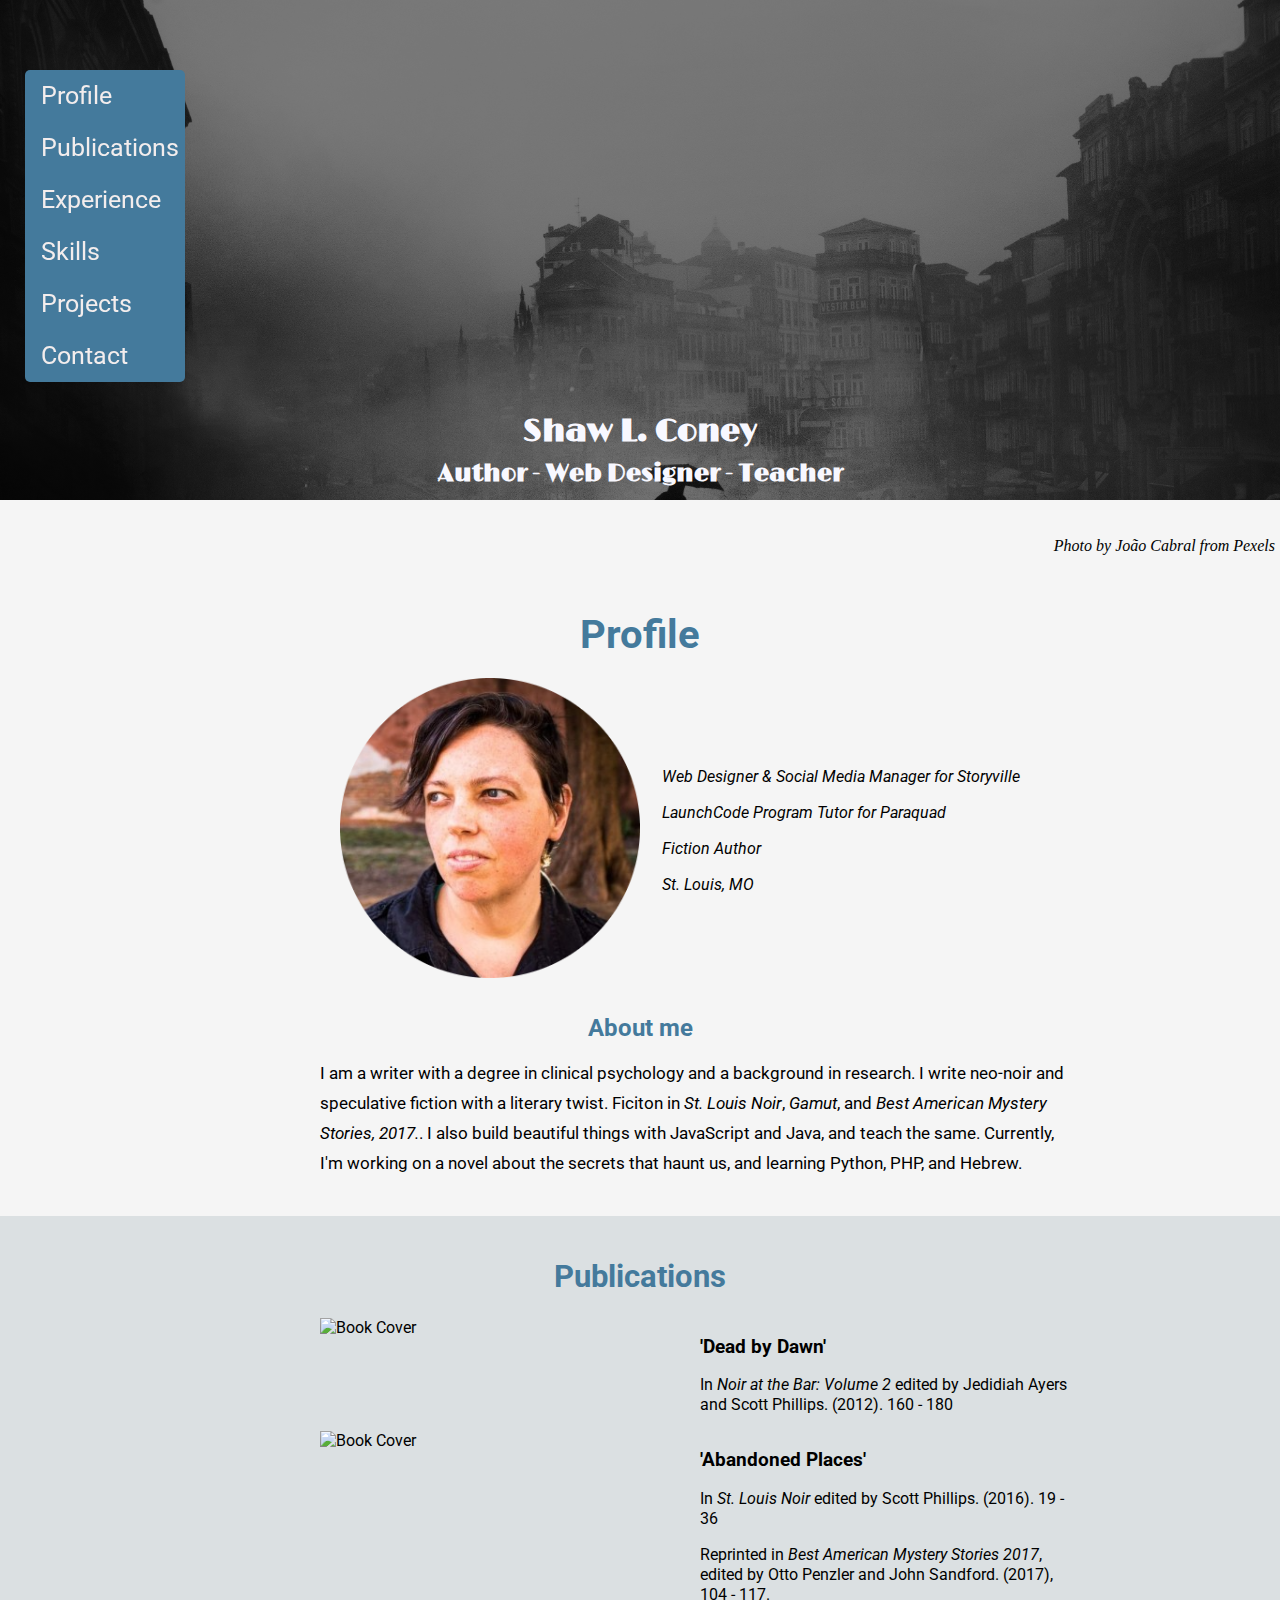
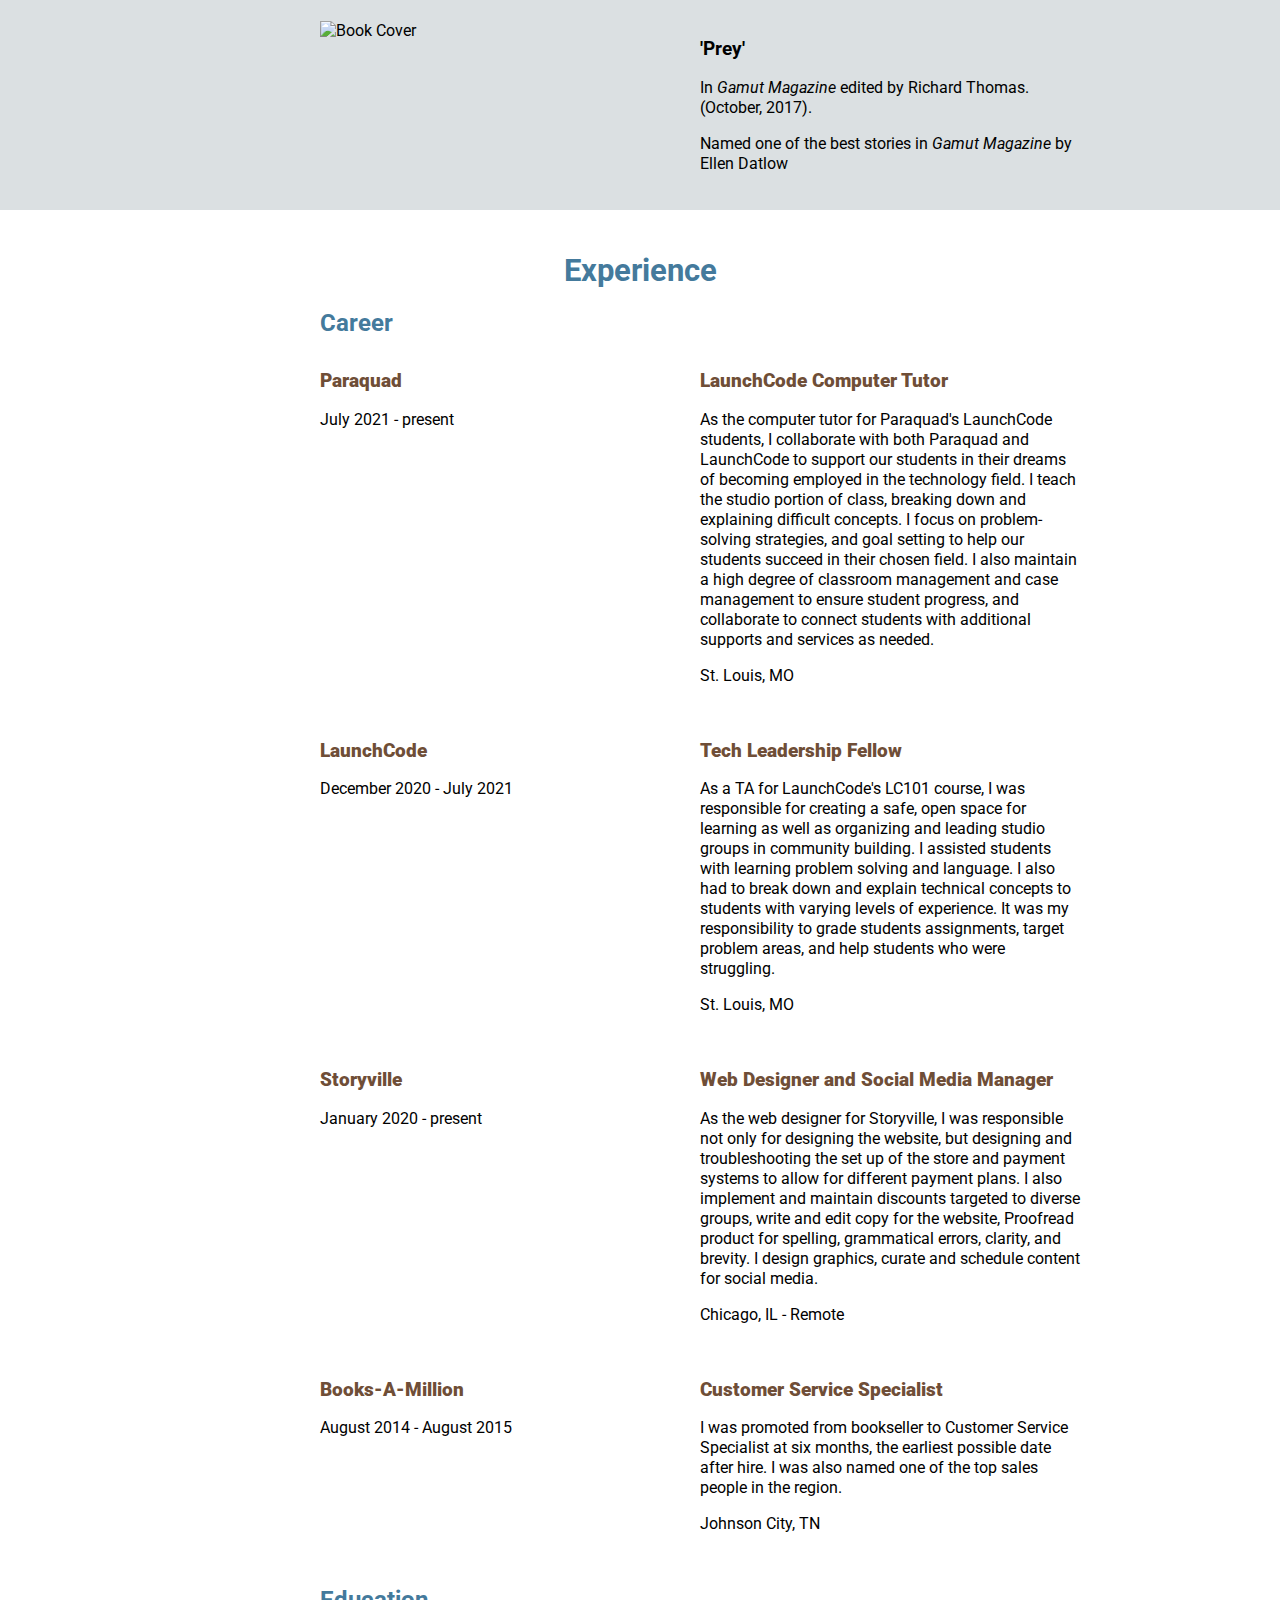
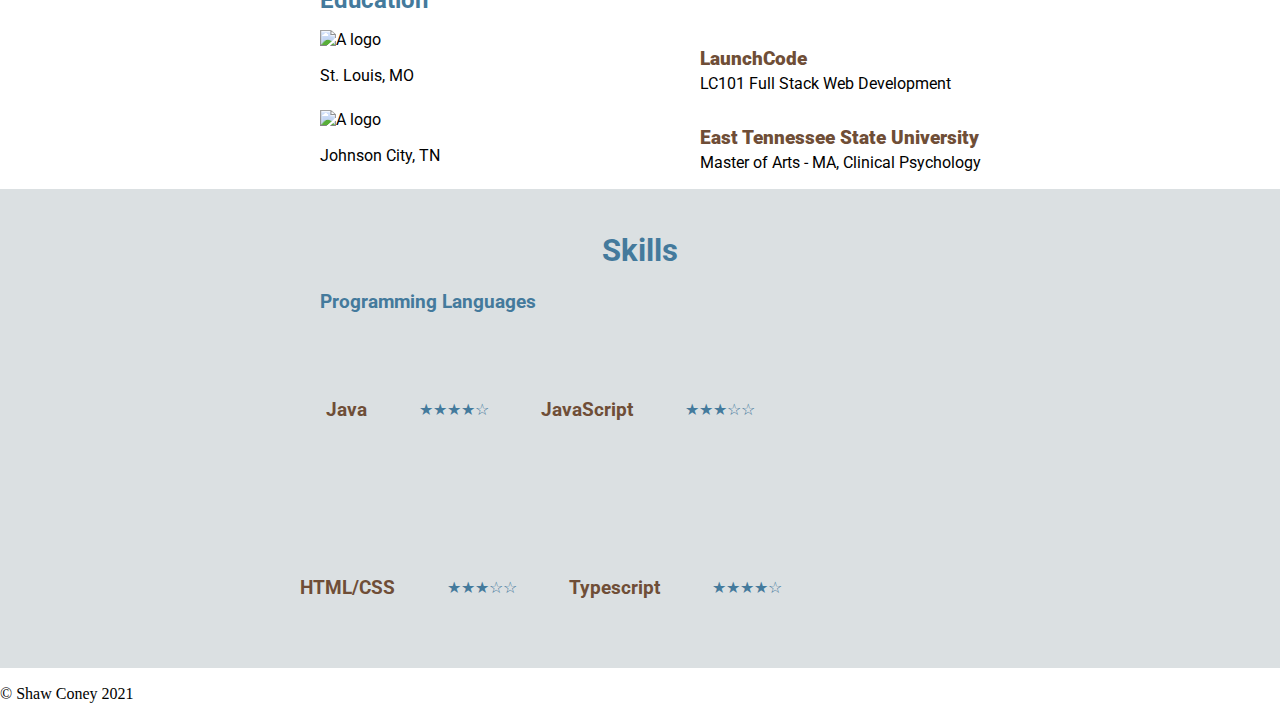
==== index.html @ fc87be88 "Changed from flexbox to table." ====
<!DOCTYPE html>
<html lang="en">
<head>
    <meta charset="UTF-8">
    <meta http-equiv="X-UA-Compatible" content="IE=edge">
    <meta name="viewport" content="width=device-width, initial-scale=1.0">
    <meta name="description" content="Shaw L. Coney's personal site">
    <meta name="keywords" content="author, web design, teacher">
    <meta name="author" content="Shaw L. Coney">

    <link rel="stylesheet" type="text/css" href="styles.css">
    <script src="script.js"></script>
    <script type="text/javascript" src="personal-website/jobs.json"></script>

    <!-- Limelight Font -->

    <link rel="preconnect" href="https://fonts.googleapis.com">
    <link rel="preconnect" href="https://fonts.gstatic.com" crossorigin>
    <link href="https://fonts.googleapis.com/css2?family=Limelight&display=swap" rel="stylesheet">

    <!-- Roboto Font -->

    <link rel="preconnect" href="https://fonts.googleapis.com">
    <link rel="preconnect" href="https://fonts.gstatic.com" crossorigin>
    <link href="https://fonts.googleapis.com/css2?family=Roboto:wght@300&display=swap" rel="stylesheet">

    <link rel="stylesheet" href="https://cdnjs.cloudflare.com/ajax/libs/font-awesome/4.7.0/css/font-awesome.min.css">


    <!-- Bootstrap -->
    <!-- <link rel="stylesheet" href="https://stackpath.bootstrapcdn.com/bootstrap/4.3.1/css/bootstrap.min.css" integrity="sha384-ggOyR0iXCbMQv3Xipma34MD+dH/1fQ784/j6cY/iJTQUOhcWr7x9JvoRxT2MZw1T" crossorigin="anonymous">
<script src="https://stackpath.bootstrapcdn.com/bootstrap/4.3.1/js/bootstrap.min.js" integrity="sha384-JjSmVgyd0p3pXB1rRibZUAYoIIy6OrQ6VrjIEaFf/nJGzIxFDsf4x0xIM+B07jRM" crossorigin="anonymous"></script>
     -->
    <title>Shaw L. Coney</title>
</head>
<body>
    <div class="hero-image img-fluid">
        <div class="hero-text">
            <header>
                <h1 style="text-align: center;">Shaw L. Coney</h1>
                <h2 style="text-align: center;">Author - Web Designer - Teacher</h2>
            </header>
        </div>
        
    </div>

    <!-- Side navigation -->
<div class="sidenav">
    <div class="nav-content">
        <a href="#profile">Profile</a>
    </div>    
    <div class="nav-content">
        <a href="#publications">Publications</a>
    </div>  
    <div class="nav-content"> 
        <a href="#experience">Experience</a>
    </div>    
    <div class="nav-content">    
        <a href="#">Skills</a>
    </div>
    <div class="nav-content">
        <a href="#">Projects</a>
    </div>
    <div class="nav-content">    
        <a href="#">Contact</a>
    </div>
    </div>
    

  <div class="topnav">
    <a href="#home" class="active"><img src="./resources/logo.png" class="logo"></a>
    <!-- Navigation links (hidden by default) -->
    <div id="myLinks">
      <a href="#profile">Profile</a>
      <a href="#publications">Publications</a>
      <a href="#experience">Experience</a>
      <a href="#skills">Skills</a>
      <a href="#projects">Projects</a>
      <a href="#contact">Contact</a>
    </div>
    <!-- "Hamburger menu" / "Bar icon" to toggle the navigation links -->
    <a href="javascript:void(0);" class="icon" onclick="navFunction()">
      <i class="fa fa-bars"></i>
    </a>
  </div>

  <div class="profileDiv">
    <p style="text-align: right; padding-right: 5px;"><em>Photo by João Cabral from Pexels</em></p>
    <div class="innerContents">
    <div class="sectionHeader">
        <h2 id="profile">Profile</h2>
    </div>

    <div class="flex-container" style="max-width: 820px; justify-content: center;">
        <div class="item item-1 prof">
            <div class="author-photo">
                <img src="./resources/authorphoto-circle.png" alt="A picture of the author looking to the left.">
            </div>
        </div>
        <div class="titles">
            <p><em>Web Designer & Social Media Manager for Storyville</em></p>
                    <p><em>LaunchCode Program Tutor for Paraquad</em></p>
                    <p><em>Fiction Author</em></p>
                    <p><em>St. Louis, MO</em></p>
        </div>
    </div>
    
   
   <h2 id="about">About me</h2>
    <p class="personalStatement">I am a writer with a degree in clinical psychology and a background in research. 
        I write neo-noir and speculative fiction with a literary twist. Ficiton in 
        <em>St. Louis Noir</em>, <em>Gamut</em>, and <em>Best American Mystery Stories, 2017.</em>. I also build beautiful
         things with JavaScript and Java, and teach the same. Currently, I'm working on a novel about the secrets that haunt us, and learning Python, PHP, and Hebrew.
    </p>
</div>  
    
</div>


    <div class=publicationsDiv>
      <div class="innerContents">  
        <div class="sectionHeader">
            <h3 id="publications">Publications</h3>
        </div>  
        <div class="publication" id="pubs"></div>
        
        </div>
    </div>

    <div class="experienceDiv">
        <div class="innerContents">
            <div class="sectionHeader">
                <h3 id="experience">Experience</h3>
            </div>
            <div class="career" id="careers">
                <h2 class="subheading">Career</h2>
            </div>
            <div class="education" id="education">
                <h2 class="subheading">Education</h3>
            </div>
        </div>
    </div>

    <div class="skillsDiv">
        <div class="innerContents">
            <div class="sectionHeader">
                <h3 id="skills">Skills</h3>
            </div>
            <div class="skill" id="mySkills"></div>
        </div>

    </div>

   
    
<!-- <hr>
<h3>Contact Information</h3>
<p><a href="mailto:eselconey@gmail.com">Email</a></p>
<p><a href="https://twitter.com/rockconey01">Twitter</a></p>
<p><a href="https://www.facebook.com/authorslconey">Facebook</a></p>
<p><a href="https://www.linkedin.com/in/shaw-coney/">LinkedIn</a></p>
<p><a href="cv.html">Curriculum Vitae</a></p>   -->

    </body>
    <footer>
        <p>&copy Shaw Coney 2021</p>
    </footer>
</html>
---- styles.css ----
.hero-image {
    /* Use "linear-gradient" to add a darken background effect to the image (photographer.jpg). This will make the text easier to read */
    background-image: linear-gradient(rgba(0, 0, 0, 0.5), rgba(0, 0, 0, 0.5)), url("./resources/umbrella.jpeg");
  
    /* Set a specific height */
    /* height: 50%; */
    min-height: 500px;
  
    /* Position and center the image to scale nicely on all screens */
    /* background-position: center;
    background-repeat: no-repeat;
    background-size: cover;
    position: relative; */

    background-attachment: fixed;
    background-position: center;
    background-repeat: no-repeat;
    background-size: cover;
  }
  
  /* Place text in the middle of the image */
  .hero-text {
    text-align: center;
    position: absolute;
    top: 50%;
    left: 50%;
    transform: translate(-50%, -50%);
    color: white;
  }

  .img-fluid {
    max-width: 100%;
    height: auto;
  }
  
header {
    padding-top: 5px;
    /* color: hsl(203, 39%, 44%); */
    font-family: 'Limelight';
    color: ghostwhite;
    /* font-size: 20px; */
}
body {

    line-height: 20px;
    margin:auto;
}

.author-photo {
  padding-left: 20px;
  margin: auto;
  justify-content: center;
}

.titles {
    line-height: 20px;
    font-family: 'Roboto', sans-serif;
    /* padding-right: 95px;  */
    /* flex-direction: row; */ /*This looks good in a smaller window on the computer, and it looks good in the mobible, but it looks bad in full screen*/
    padding-left: 5px;
    flex-wrap: wrap;
    margin:auto;
    justify-content: center;
}

.prof {
  justify-content: center;
}

.personalStatement {
    font-family: 'Roboto', sans-serif;
    font-size: 13pt;
    line-height: 30px;
    margin-left: 120px;
}

#about {
  color: hsl(203, 39%, 44%); 
  text-align: center;
  padding-top: 15px;
}

.boxes {
    padding-top: 10px;
    padding-bottom: 10px;
}

.left {
    float: left;
    width: 30%;
}

.right {
    float: right;
    width: 70%;
}

img {
    width: 300px;
    height: 300px;
}

.noir {
  width: 100px;
  height: 150px;
  padding-left: 120px;
  padding-bottom: 70px;
}

#dead {
  padding-bottom: 120px;
  padding-top: 20px;
}

.bamm {
  width: 100px;
  height: 150px;
  padding-left: 120px;
  padding-bottom: 70px;
  padding-top: 20px;
}

#places {
  padding-top: 10px;
  padding-bottom: 73px;
}

.gamut {
  width: 150px;
  height: 150px;
  padding-left: 95px;
  padding-bottom: 70px;
  padding-top: 20px;
}

#prey {
  padding-top: 40px;
  padding-bottom: 120px;

}

.experience {
  background-color: whitesmoke;
}



h3.career {
  color: #6f4e37;
}

.pq {
  float:left;
  width: 30%;
  line-height: 12px;
  padding-top: 10px;
  padding-bottom: 150px;
}

.pq-details {
  float: left;
  width: 70%;
  line-height: normal;
  padding-bottom: 15px;
}

.flex-container {
  display: flex;
  flex-direction: row;
  
}

.item {
  flex: 1;
  
  
  
}

.item-1 {
  margin-left: 120px;
}

/* .item-2 {
  This was already commented out margin-right: 100px;
  
} */



.lc {
  float: left;
  width: 30%;
  line-height: 12px;
  padding-top: 25px;
}

.lc-details {
  float: right;
  width: 70%;
  line-height:normal;
  padding-top: 5px;
}

.skills {
    color: hsl(203, 39%, 44%);
    font-family: 'Barlow', sans-serif;
}

.skillsDiv {
  background-color: #dbe0e2;
}

.stars {
    color: hsl(203, 39%, 44%);
    text-align: right;
}

.sidenav {
    width: 160px; /* Set the width of the sidebar */
    position: fixed; /* Fixed Sidebar (stay in place on scroll) */
    z-index: 1; /* Stay on top */
    top: 20px; /* Stay at the top */
    left: 0;
    background-color: hsl(203, 39%, 44%);
    overflow-x: hidden; /* Disable horizontal scroll */
    /* padding-top: 20px; */
    margin-left: 25px;
    margin-top: 50px;
    /* padding-bottom: 20px; */
    border-radius: 5px;
  }
  
  /* The navigation menu links */
  .sidenav a {
    padding: 6px 8px 6px 16px;
    text-decoration: none;
    font-size: 25px;
    color: #f3eded;
    display: block;
  }
  
  /* When you mouse over the navigation links, change their color */
  .sidenav a:hover {
    color: #f1f1f1;
  }
  
  /* Style page content */
  .main {
    margin-left: 130px; /* Same as the width of the sidebar */
    padding: 0px 10px;
  }
  
  /* On smaller screens, where height is less than 450px, change the style of the sidebar (less padding and a smaller font size) */
  

  .sectionHeader {
    font-family: 'Roboto', sans-serif;
    text-align: center;
    color: hsl(203, 39%, 44%);
    font-size: 20pt;
    padding-top: 20px;
  }

  .profileDiv {
      background-color: whitesmoke;
      padding-bottom: 20px;
      padding-top: 20px;
      
  }
  body, html {
    height: 100%;
    margin: 0;
  }

  .innerContents {
    padding-left: 200px;
    padding-right: 200px;
    font-family: 'Roboto', sans-serif;
  }

  .publicationsDiv {
      /* background-color: #AFCCD6; */
      padding-bottom: 20px;
      background-color: #dbe0e2;
  }

  .nav-content a:hover {
      background-color: silver;
      outline: 15px solid silver;
      color: hsl(203, 39%, 44%);
  }

  .nav-content {
    padding-top: 10px;
    padding-bottom: 10px;
    font-family: 'roboto', sans-serif;
  }

  /* Hamburger menu attempt */

  .topnav {
    display: none;
  }

  .topnav #myLinks {
    display: none;
  }

  .subheading {
    color: hsl(203, 39%, 44%); 
    text-align:left; 
    margin-left:120px;
    font-family: 'Roboto';
  }

  .forStars {
    /* padding-left: 200px;*/
    padding-right: 200px;
    margin:auto;
    justify-content: flex-end;
  }

  .skillName {
    justify-content: flex-start;
  }

  table {
    margin-left: auto;
    margin-right: auto;
  }

  /* td:nth-child(1) {
    width: 40%;
  }


  td:nth-child(2) {
    width: 60%;
  }  */

  @media screen and (max-width: 700px) {
    .sidenav {
      display: none !important;
    }
    .topnav {
      display: block !important;
      overflow: hidden;
      background-color: hsl(203, 39%, 44%); ;
      position: relative;
    }
    
    /* Style navigation menu links */
    .topnav a {
      color:#f3eded;
      padding: 14px 16px;
      text-decoration: none;
      font-size: 17px;
      display: block;
      font-family: 'Roboto';
    }

    .topnav a:hover {
      background-color: silver;
      color: hsl(203, 39%, 44%);
    }
    
    /* Style the hamburger menu */
    .topnav a.icon {
      background: silver;
      display: block;
      position: absolute;
      right: 0;
      top: 0;
    }
    
    /* Add a grey background color on mouse-over */
    .topnav a:hover {
      background-color: #ddd;
      color: black;
    }
    
    /* Style the active link (or home/logo) */
    .active {
      background-color: hsl(203, 39%, 44%); 
      color: white;
    }

    /* Hero image */
    .hero-image {
      /* Use "linear-gradient" to add a darken background effect to the image (photographer.jpg). This will make the text easier to read */
      /* background-image: linear-gradient(rgba(0, 0, 0, 0.5), rgba(0, 0, 0, 0.5)), url("./resources/umbrella-small.jpeg"); */
      background-color: hsl(203, 39%, 44%);
      /* Set a specific height */
      /* height: 50%; */
      min-height: 500px;
    
      /* Position and center the image to scale nicely on all screens */
      background-position: center;
      background-repeat: no-repeat;
      background-size: cover;
      position: relative;
    }

    /* Text on hero image */
    .hero-text {
      text-align: center;
      position: absolute;
      top: 50%;
      left: 50%;
      transform: translate(-50%, -50%);
      color: white;
      line-height:normal;
    }

    .flex-container {
      flex-direction: column;
      flex-wrap: wrap;
    }

    .item-1 {
      margin-left: 0px;
    }

    .titles {
      line-height: 20px;
      font-family: 'Roboto', sans-serif;
      padding-top: 0px;
      padding-right: 0px;
      /* flex-direction: row; */
      padding-left: 5px;
      flex-wrap: wrap;
      text-align: center;
      
  }
  .author-photo {
    padding-left: 0px;
    align-items: center;
  }
  .item-1, .itme-2 {
    flex: 100%;
    align-items: center;
    flex-wrap: wrap;
    flex-direction: column;
    text-align: center;
    margin: auto;
  }

  .innerContents {
    padding-left: 0px;
    padding-right: 0px;
    font-family: 'Roboto', sans-serif;
  }

  .personalStatement {
    text-align: center;
    margin: 15px;
  }

  .pubDetail {
    text-align: center;
    margin: auto;
  }

  .career {
    text-align: center;
    margin: 15px;
    flex-direction: column;
   
  }

  .subheading {
    color: hsl(203, 39%, 44%); 
    text-align:center; 
    margin: auto;
  } 

  .education {
    text-align: center;
    margin: auto;
    flex-direction: column;
   
  }
    
  }

  h3.pubDetail {
    color: #6f4e37;
  }

.logo {
  width: 25px;
  height: 25px;
}

image {
  max-width: 100%;
}
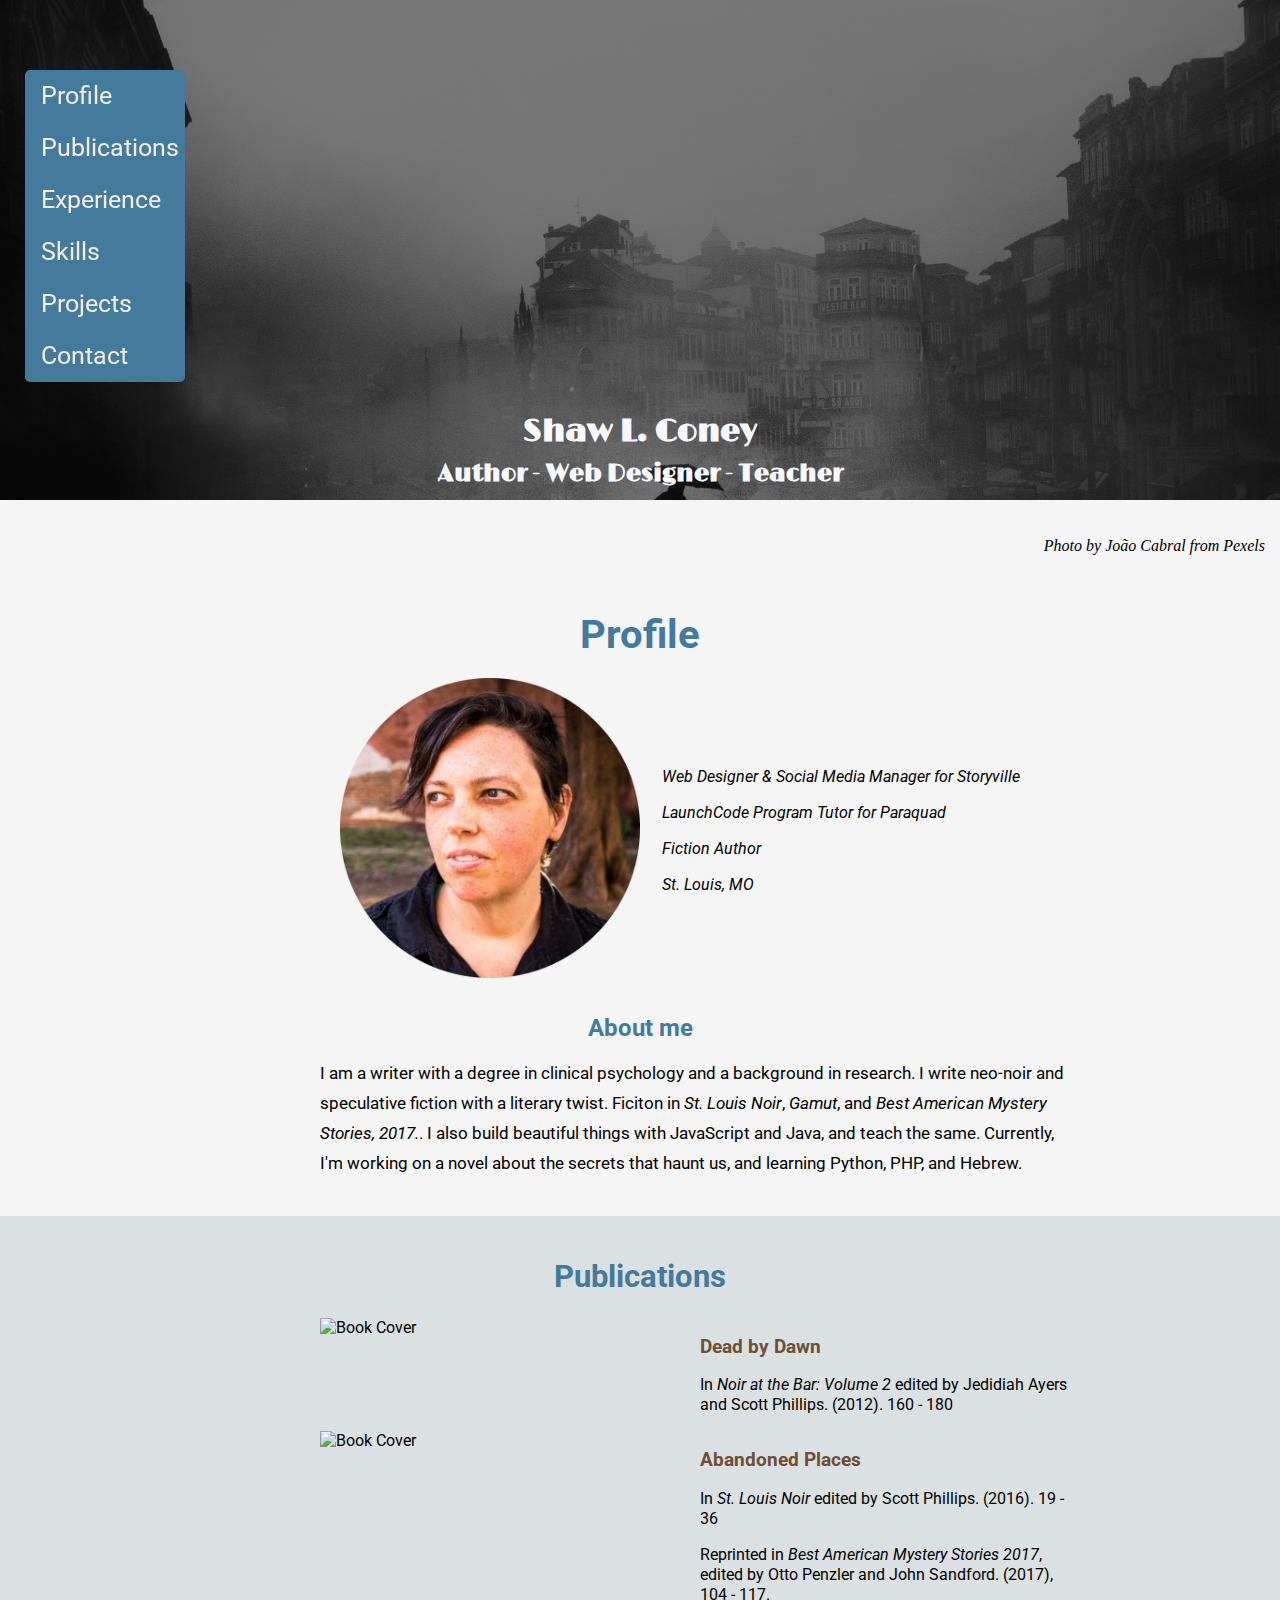
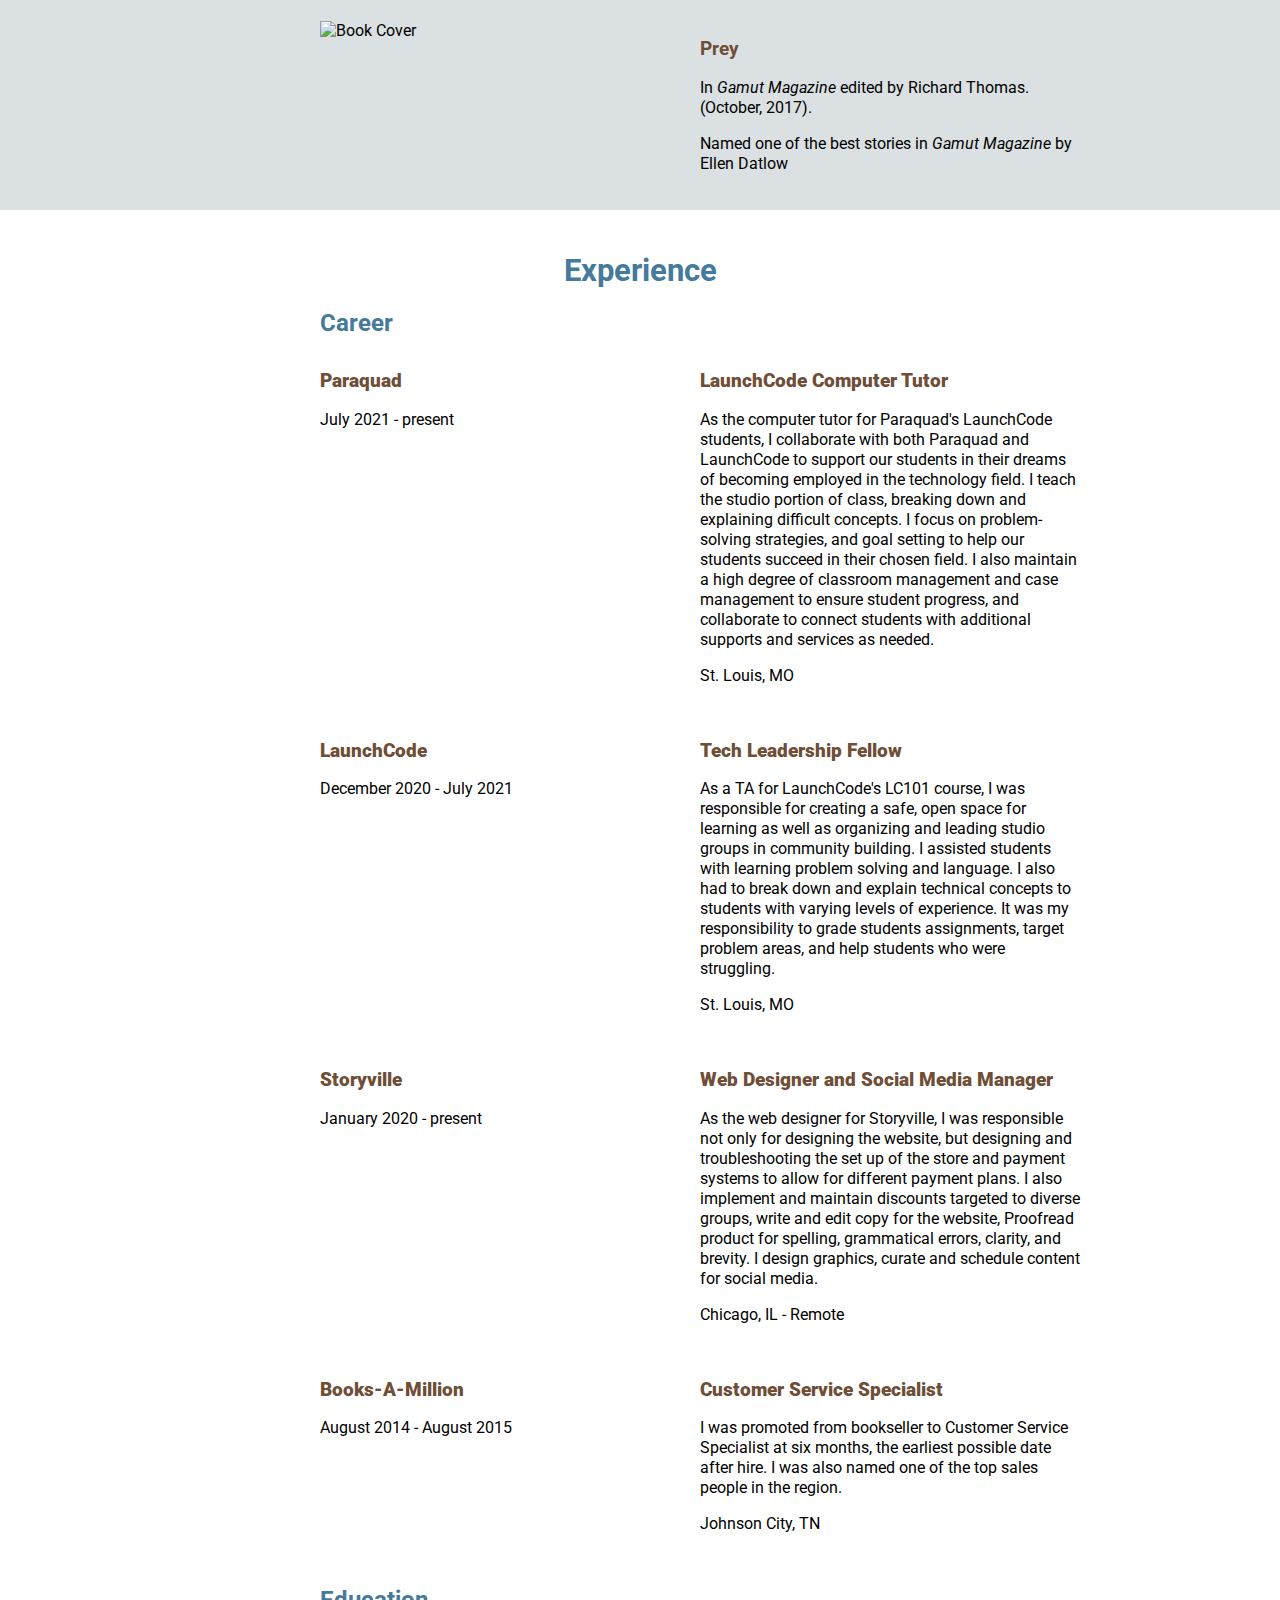
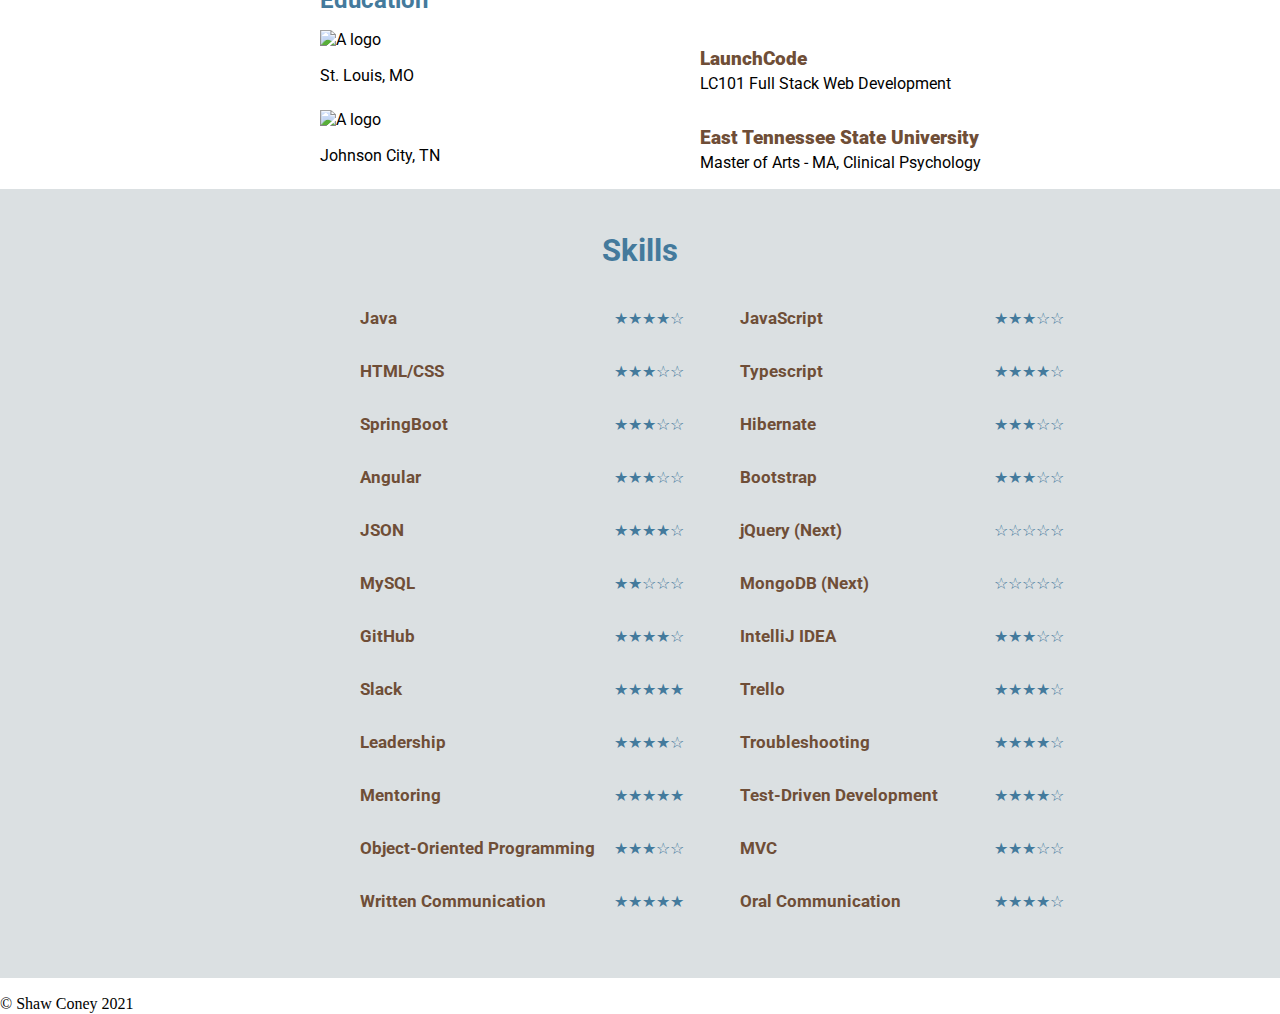
==== commit 4ea01d28: "Skills added." ====
--- a/index.html
+++ b/index.html
@@ -56,13 +56,13 @@
         <a href="#experience">Experience</a>
     </div>    
     <div class="nav-content">    
-        <a href="#">Skills</a>
+        <a href="#skills">Skills</a>
     </div>
     <div class="nav-content">
-        <a href="#">Projects</a>
+        <a href="#projects">Projects</a>
     </div>
     <div class="nav-content">    
-        <a href="#">Contact</a>
+        <a href="#contact">Contact</a>
     </div>
     </div>
     
@@ -84,11 +84,11 @@
     </a>
   </div>
 
-  <div class="profileDiv">
-    <p style="text-align: right; padding-right: 5px;"><em>Photo by João Cabral from Pexels</em></p>
+  <div class="profileDiv" id="profile">
+    <p style="text-align: right; padding-right: 15px;"><em>Photo by João Cabral from Pexels</em></p>
     <div class="innerContents">
     <div class="sectionHeader">
-        <h2 id="profile">Profile</h2>
+        <h2>Profile</h2>
     </div>
 
     <div class="flex-container" style="max-width: 820px; justify-content: center;">
@@ -117,20 +117,20 @@
 </div>
 
 
-    <div class=publicationsDiv>
+    <div class=publicationsDiv id="publications">
       <div class="innerContents">  
         <div class="sectionHeader">
-            <h3 id="publications">Publications</h3>
+            <h3>Publications</h3>
         </div>  
         <div class="publication" id="pubs"></div>
         
         </div>
     </div>
 
-    <div class="experienceDiv">
+    <div class="experienceDiv" id="experience">
         <div class="innerContents">
             <div class="sectionHeader">
-                <h3 id="experience">Experience</h3>
+                <h3>Experience</h3>
             </div>
             <div class="career" id="careers">
                 <h2 class="subheading">Career</h2>
@@ -141,10 +141,10 @@
         </div>
     </div>
 
-    <div class="skillsDiv">
+    <div class="skillsDiv" id="skills">
         <div class="innerContents">
             <div class="sectionHeader">
-                <h3 id="skills">Skills</h3>
+                <h3>Skills</h3>
             </div>
             <div class="skill" id="mySkills"></div>
         </div>
--- a/styles.css
+++ b/styles.css
@@ -210,12 +210,10 @@
 
 .skillsDiv {
   background-color: #dbe0e2;
-}
-
-.stars {
-    color: hsl(203, 39%, 44%);
-    text-align: right;
-}
+  padding-bottom: 50px;
+}
+
+
 
 .sidenav {
     width: 160px; /* Set the width of the sidebar */
@@ -315,30 +313,30 @@
     font-family: 'Roboto';
   }
 
-  .forStars {
-    /* padding-left: 200px;*/
-    padding-right: 200px;
-    margin:auto;
-    justify-content: flex-end;
-  }
-
-  .skillName {
-    justify-content: flex-start;
-  }
-
-  table {
-    margin-left: auto;
-    margin-right: auto;
-  }
-
-  /* td:nth-child(1) {
-    width: 40%;
-  }
-
-
-  td:nth-child(2) {
-    width: 60%;
-  }  */
+  .skillTitle {
+    font-family: 'Roboto'; 
+    color:#6f4e37;
+    font-size: 13pt;
+    text-align: left;
+    display:inline-block;
+    width: 250px;
+    /* height:1px; */
+  }
+
+  .stars {
+    color: hsl(203, 39%, 44%);
+    font-size: 12pt;
+    
+}
+
+ul {
+  display: flex;
+}
+
+ul li:hover {
+  background-color: silver;
+  font-size: 25pt;
+}
 
   @media screen and (max-width: 700px) {
     .sidenav {
@@ -482,6 +480,13 @@
     flex-direction: column;
    
   }
+
+  li {
+    align-items: center;
+    text-align: center;
+    margin: auto;
+    flex-direction: column;
+  }
     
   }
 
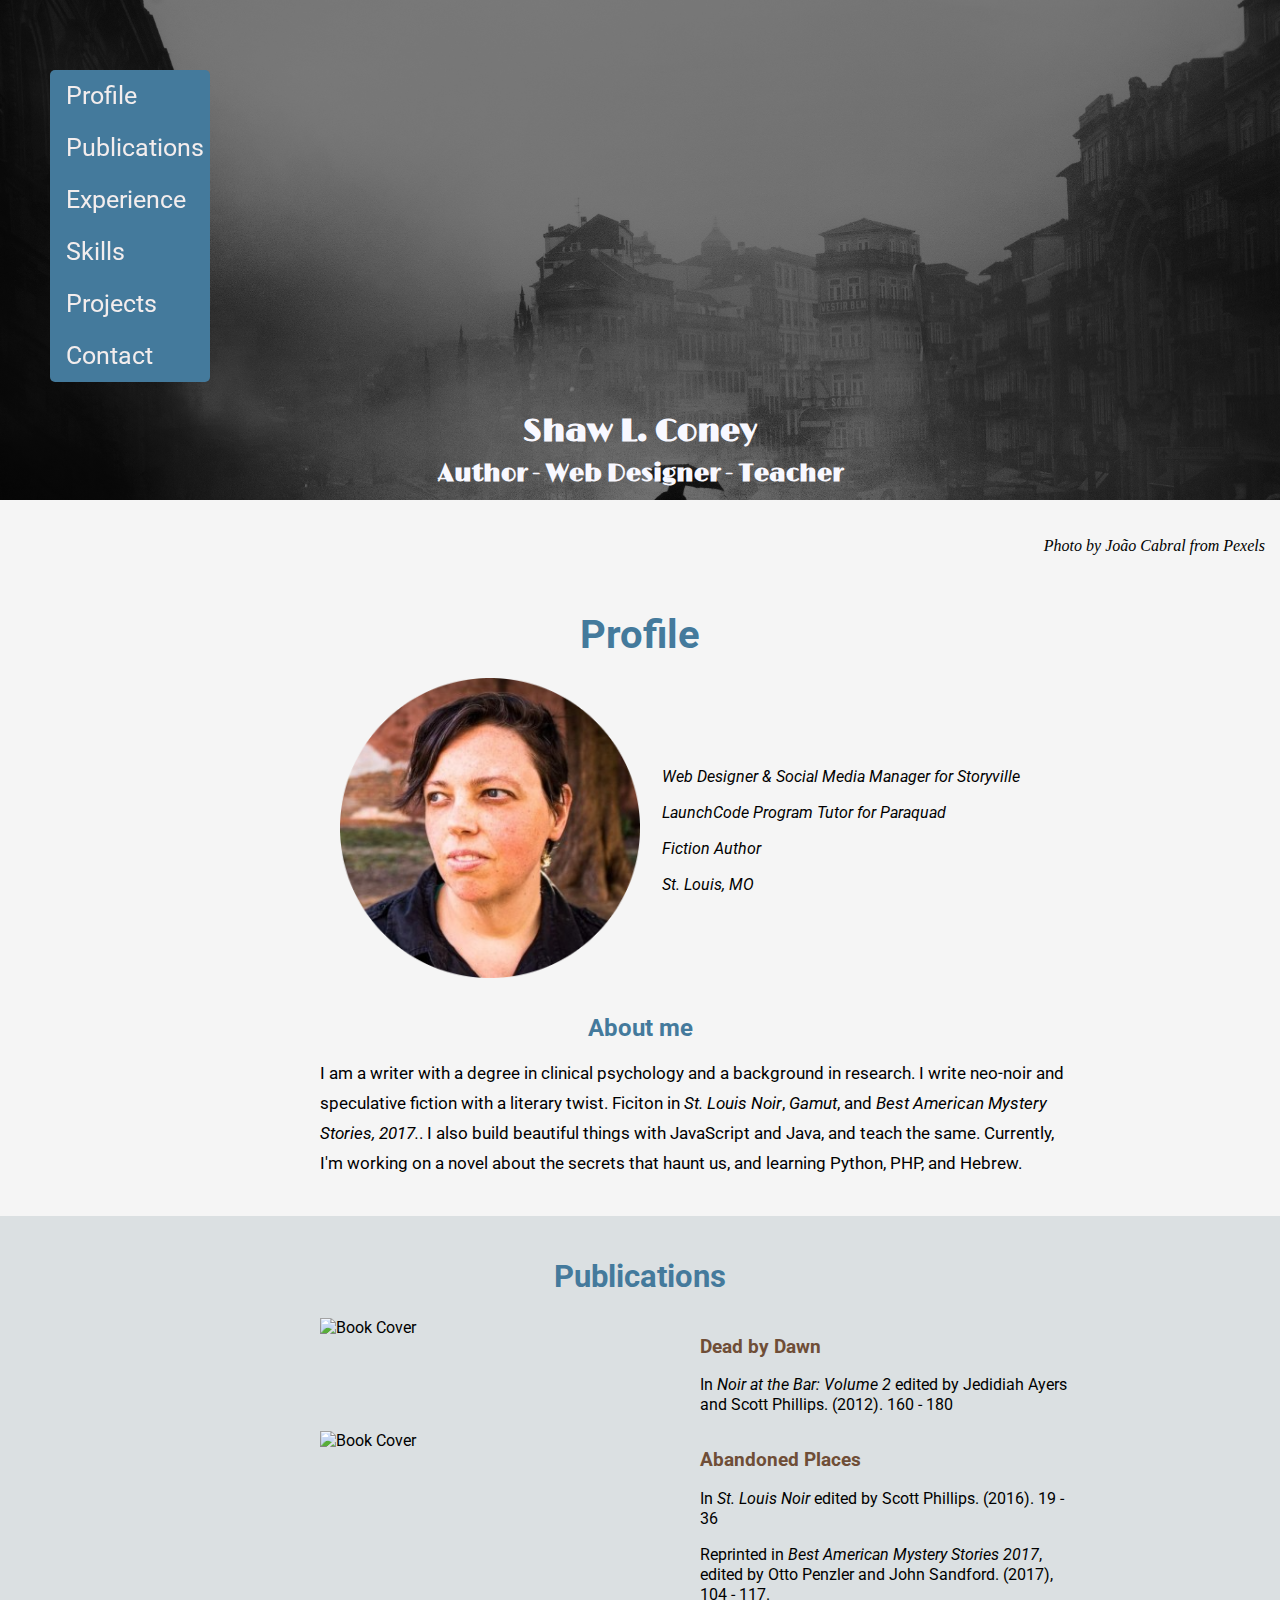
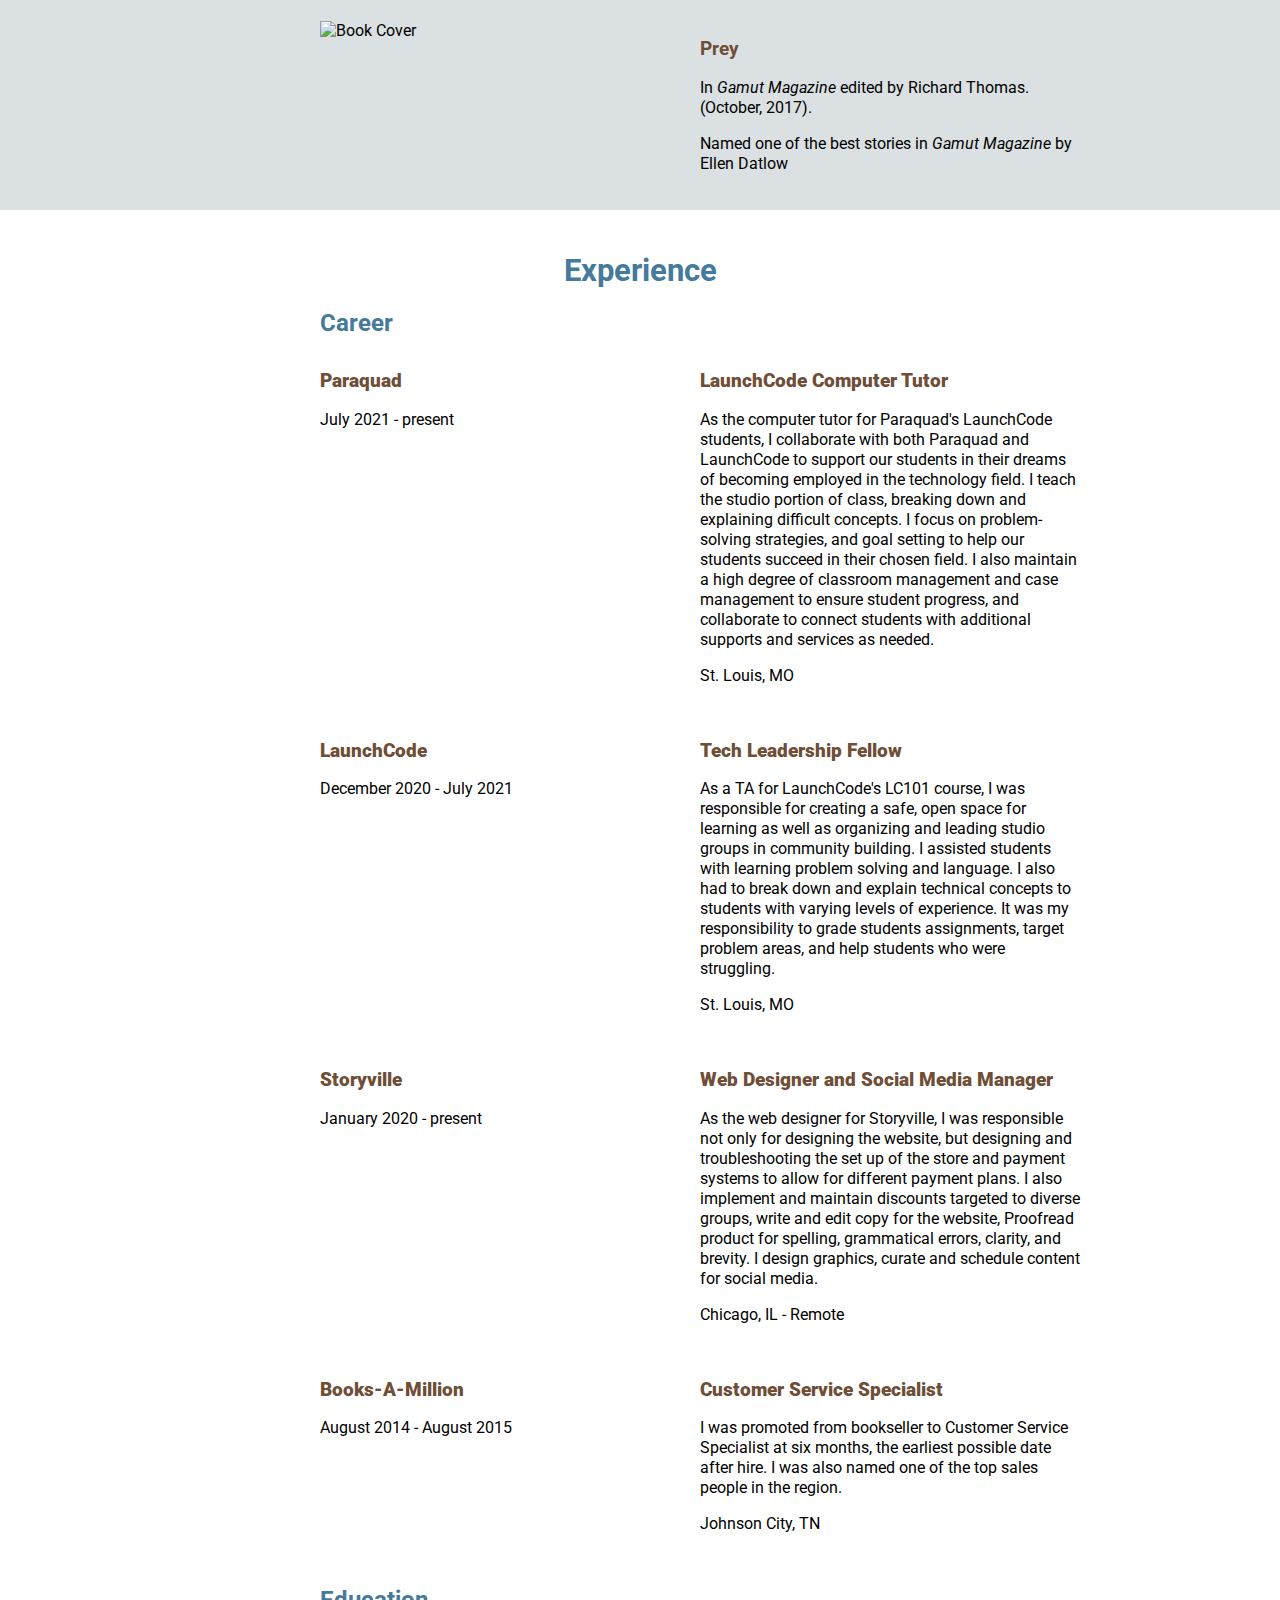
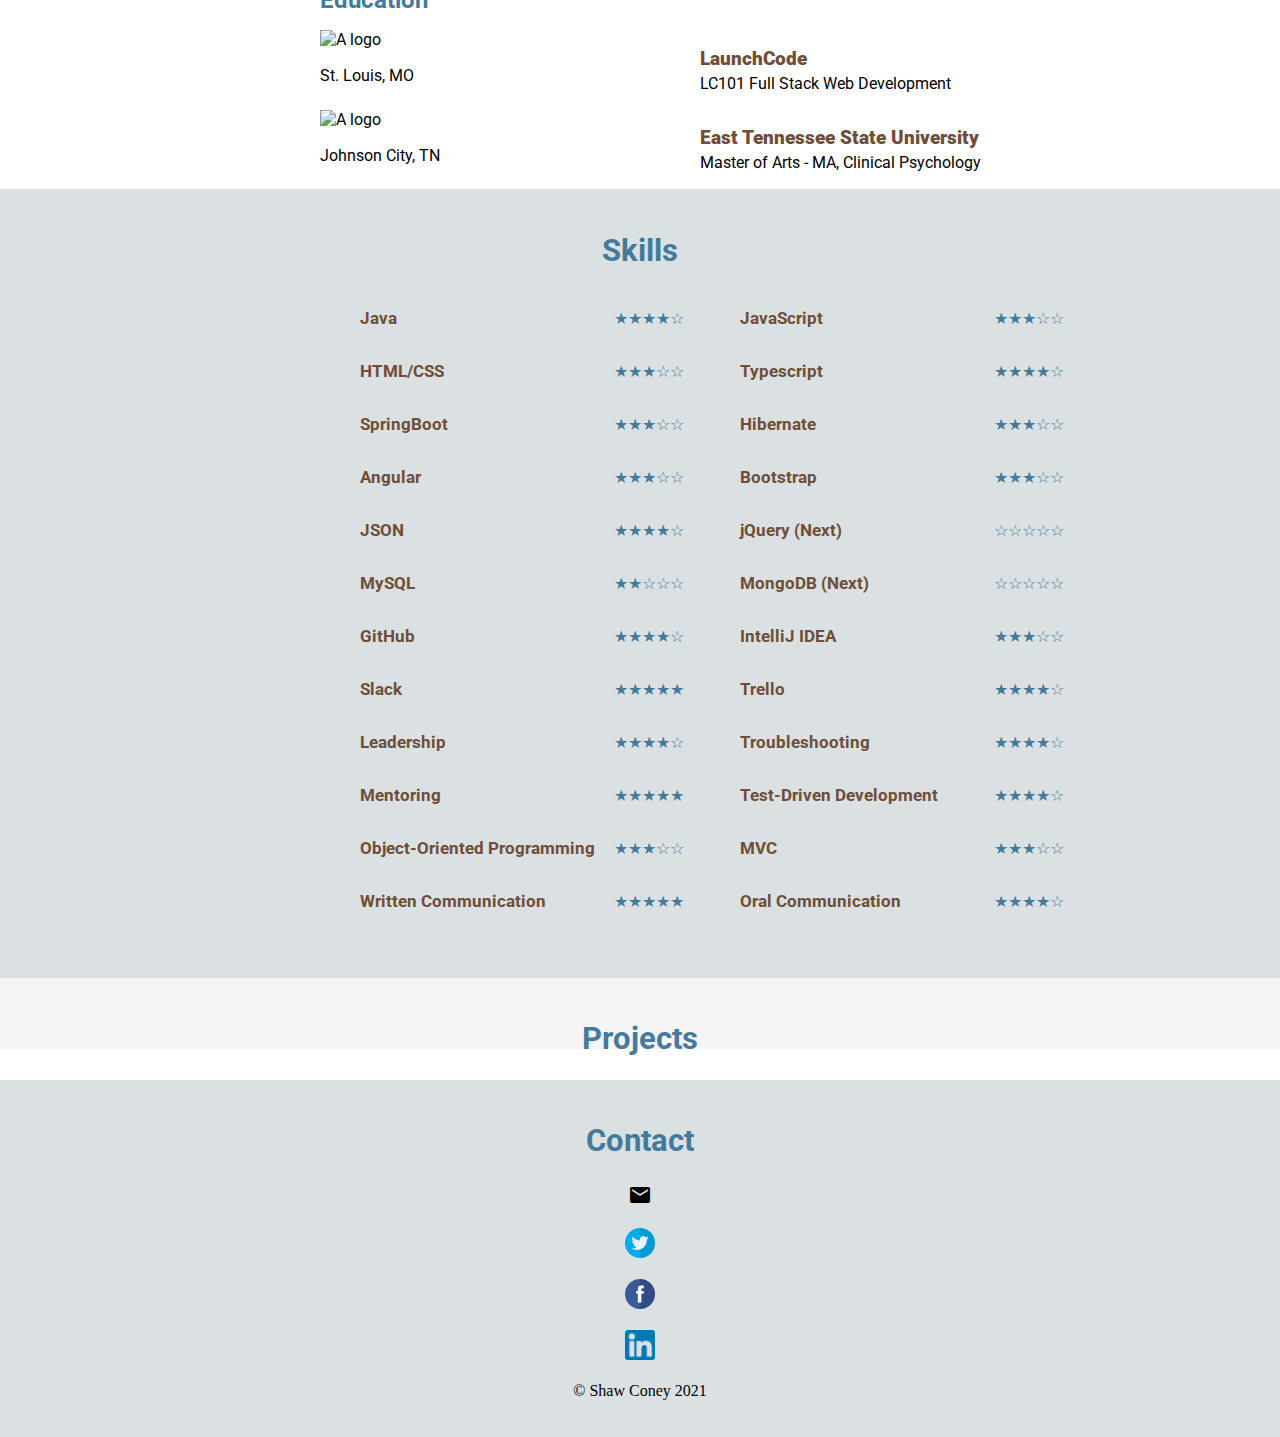
==== commit 64f19a33: "Contact section added." ====
--- a/index.html
+++ b/index.html
@@ -25,6 +25,7 @@
     <link href="https://fonts.googleapis.com/css2?family=Roboto:wght@300&display=swap" rel="stylesheet">
 
     <link rel="stylesheet" href="https://cdnjs.cloudflare.com/ajax/libs/font-awesome/4.7.0/css/font-awesome.min.css">
+    <link href="https://fonts.googleapis.com/icon?family=Material+Icons" rel="stylesheet">
 
 
     <!-- Bootstrap -->
@@ -151,18 +152,34 @@
 
     </div>
 
-   
+    <div class="projectDiv" id="project">
+        <div class="innerContents">
+            <div class="sectionHeader">
+                <h3>Projects</h3>
+            </div>
+            
+        </div>
+    </div>
     
-<!-- <hr>
-<h3>Contact Information</h3>
-<p><a href="mailto:eselconey@gmail.com">Email</a></p>
-<p><a href="https://twitter.com/rockconey01">Twitter</a></p>
-<p><a href="https://www.facebook.com/authorslconey">Facebook</a></p>
-<p><a href="https://www.linkedin.com/in/shaw-coney/">LinkedIn</a></p>
-<p><a href="cv.html">Curriculum Vitae</a></p>   -->
 
     </body>
     <footer>
+        <div class="contactDiv" id="contact">
+            <div class="innerContents">
+                <div class="sectionHeader">
+                    <h3>Contact</h3>
+                </div>
+                <div>
+                    <a style="color: black;"href="mailto:eselconey@gmail.com"> <span class="material-icons">
+                        mail
+                        </span></a>
+                   <p> <a href="https://twitter.com/rockconey01" target="_blank"> <img class="social" src="./resources/twitter.png" alt="Twitter logo"></a></p>
+                    <p><a href="https://www.facebook.com/authorslconey" target="_blank"><img class="social" src="./resources/facebook.png" alt="Facebook logo"></a></p>
+                    <p><a href="https://www.linkedin.com/in/shaw-coney/" target="_blank"><img class="social" src="./resources/linkedin.png" alt="LinkedIn Logo"></a></p>
+                    <!-- <p><a href="cv.html">Curriculum Vitae</a></p>   -->
+                </div>
+            </div>
+        </div>
         <p>&copy Shaw Coney 2021</p>
     </footer>
 </html>--- a/styles.css
+++ b/styles.css
@@ -224,7 +224,7 @@
     background-color: hsl(203, 39%, 44%);
     overflow-x: hidden; /* Disable horizontal scroll */
     /* padding-top: 20px; */
-    margin-left: 25px;
+    margin-left: 50px; 
     margin-top: 50px;
     /* padding-bottom: 20px; */
     border-radius: 5px;
@@ -503,4 +503,19 @@
   max-width: 100%;
 }
 
+.projectDiv {
+  background-color: whitesmoke;
+ 
+}
+
+footer {
+  background-color: #dbe0e2;
+  text-align: center;
+  padding-bottom: 20px;
+}
+.social {
+  height: 30px;
+  width:30px;
+}
+
  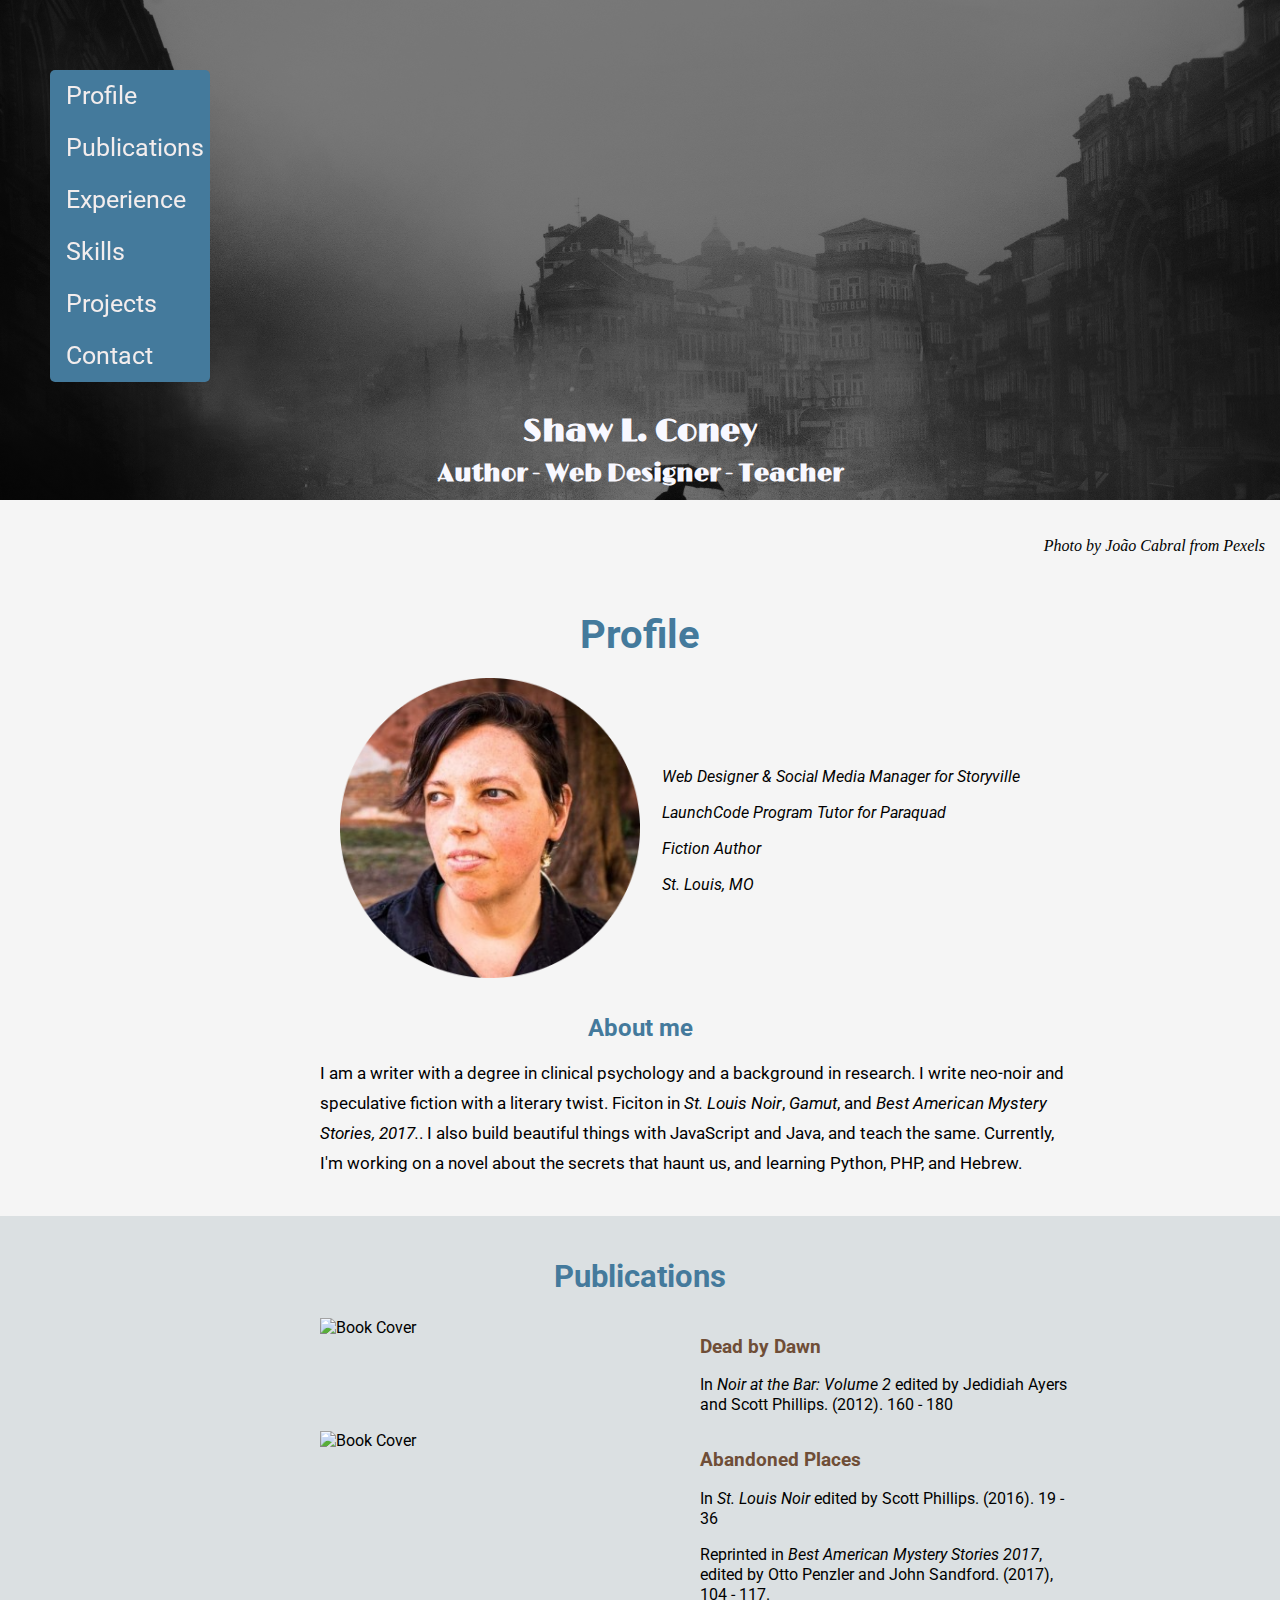
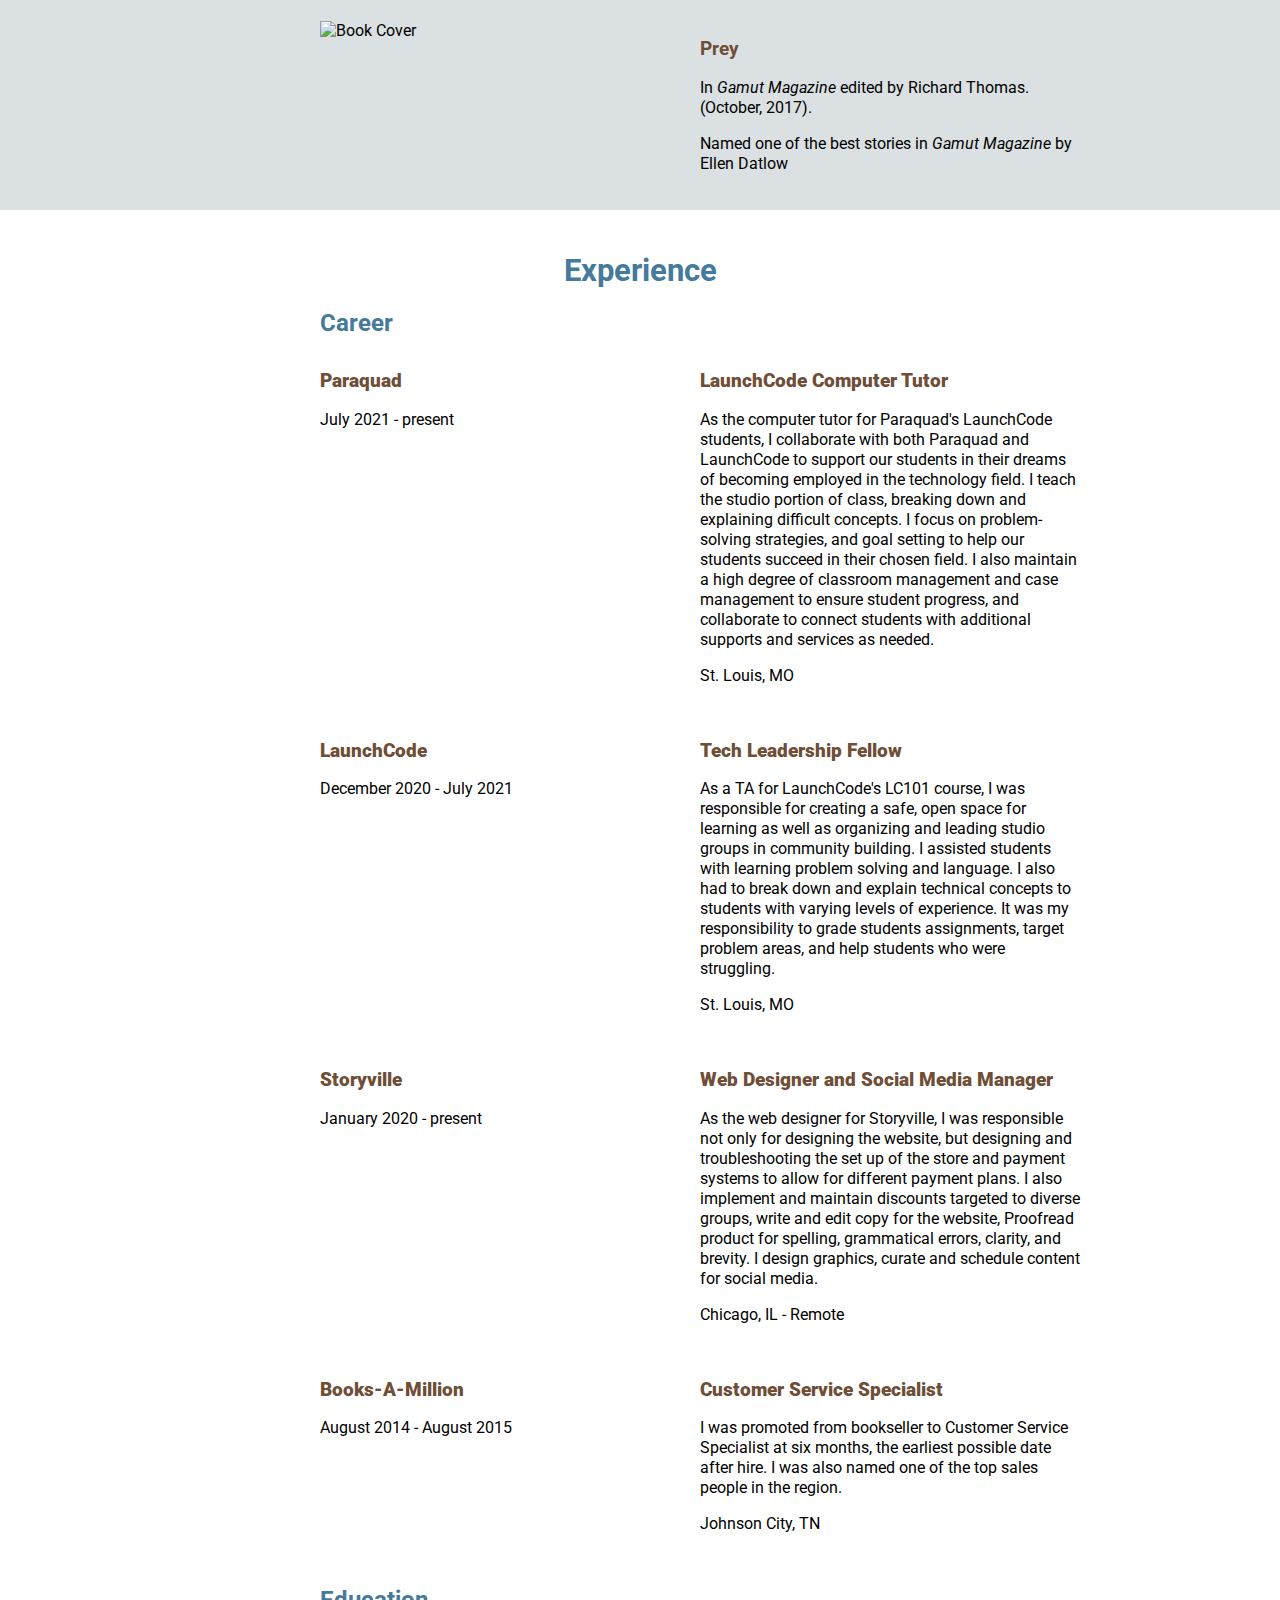
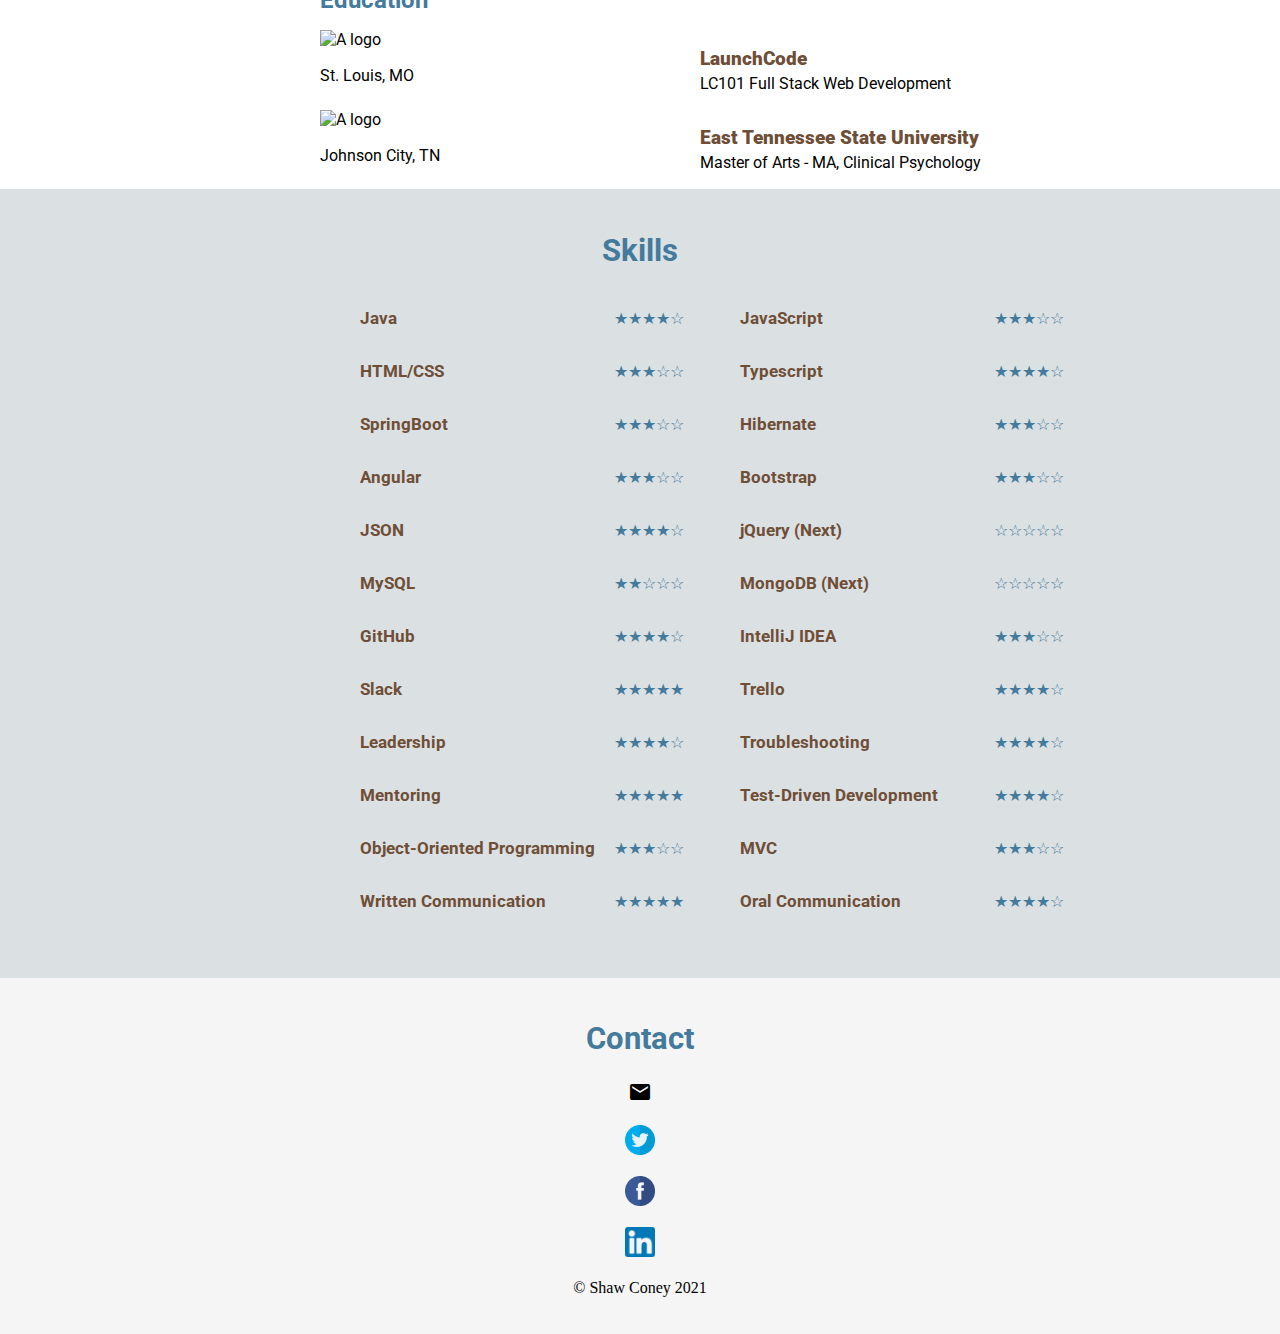
==== commit ec06f78e: "Removed projects div." ====
--- a/index.html
+++ b/index.html
@@ -152,14 +152,14 @@
 
     </div>
 
-    <div class="projectDiv" id="project">
+    <!-- <div class="projectDiv" id="project">
         <div class="innerContents">
             <div class="sectionHeader">
                 <h3>Projects</h3>
             </div>
             
         </div>
-    </div>
+    </div> -->
     
 
     </body>
--- a/styles.css
+++ b/styles.css
@@ -509,7 +509,8 @@
 }
 
 footer {
-  background-color: #dbe0e2;
+  /* background-color: #dbe0e2; */
+  background-color: whitesmoke;
   text-align: center;
   padding-bottom: 20px;
 }
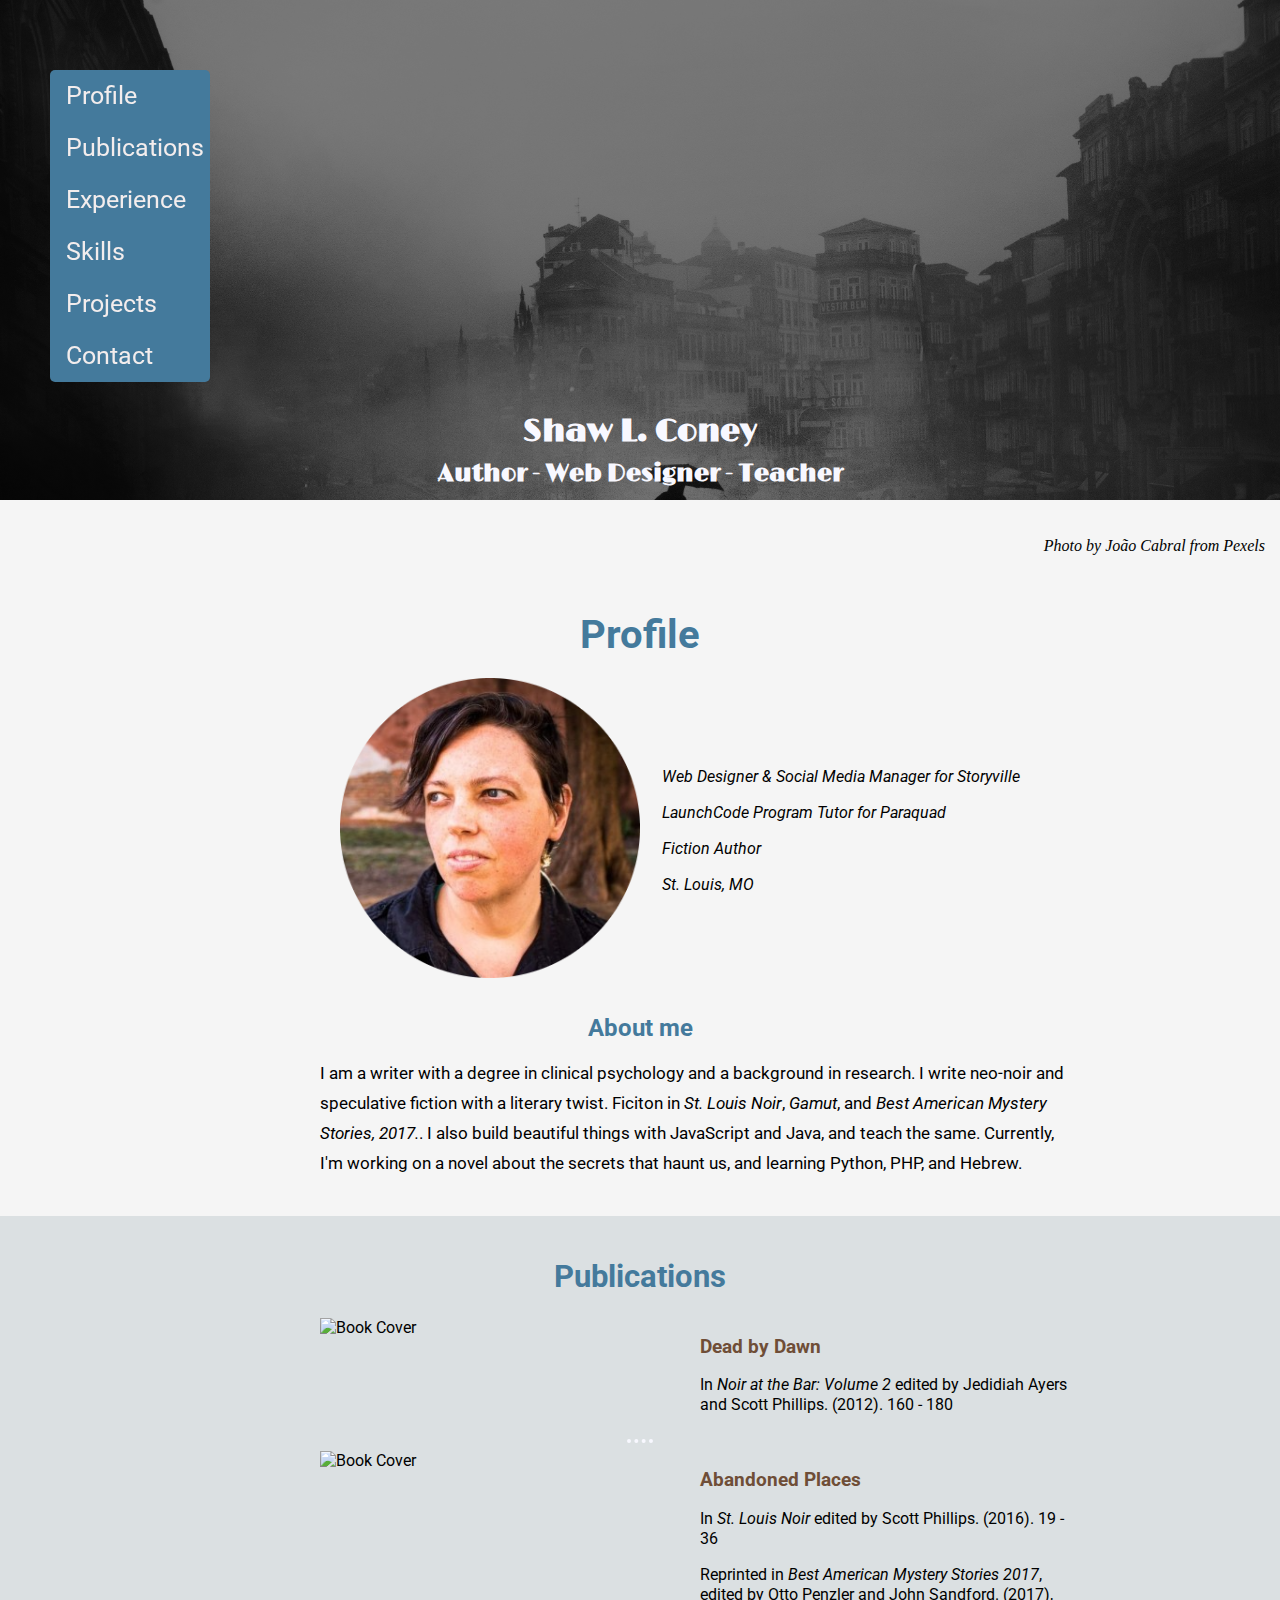
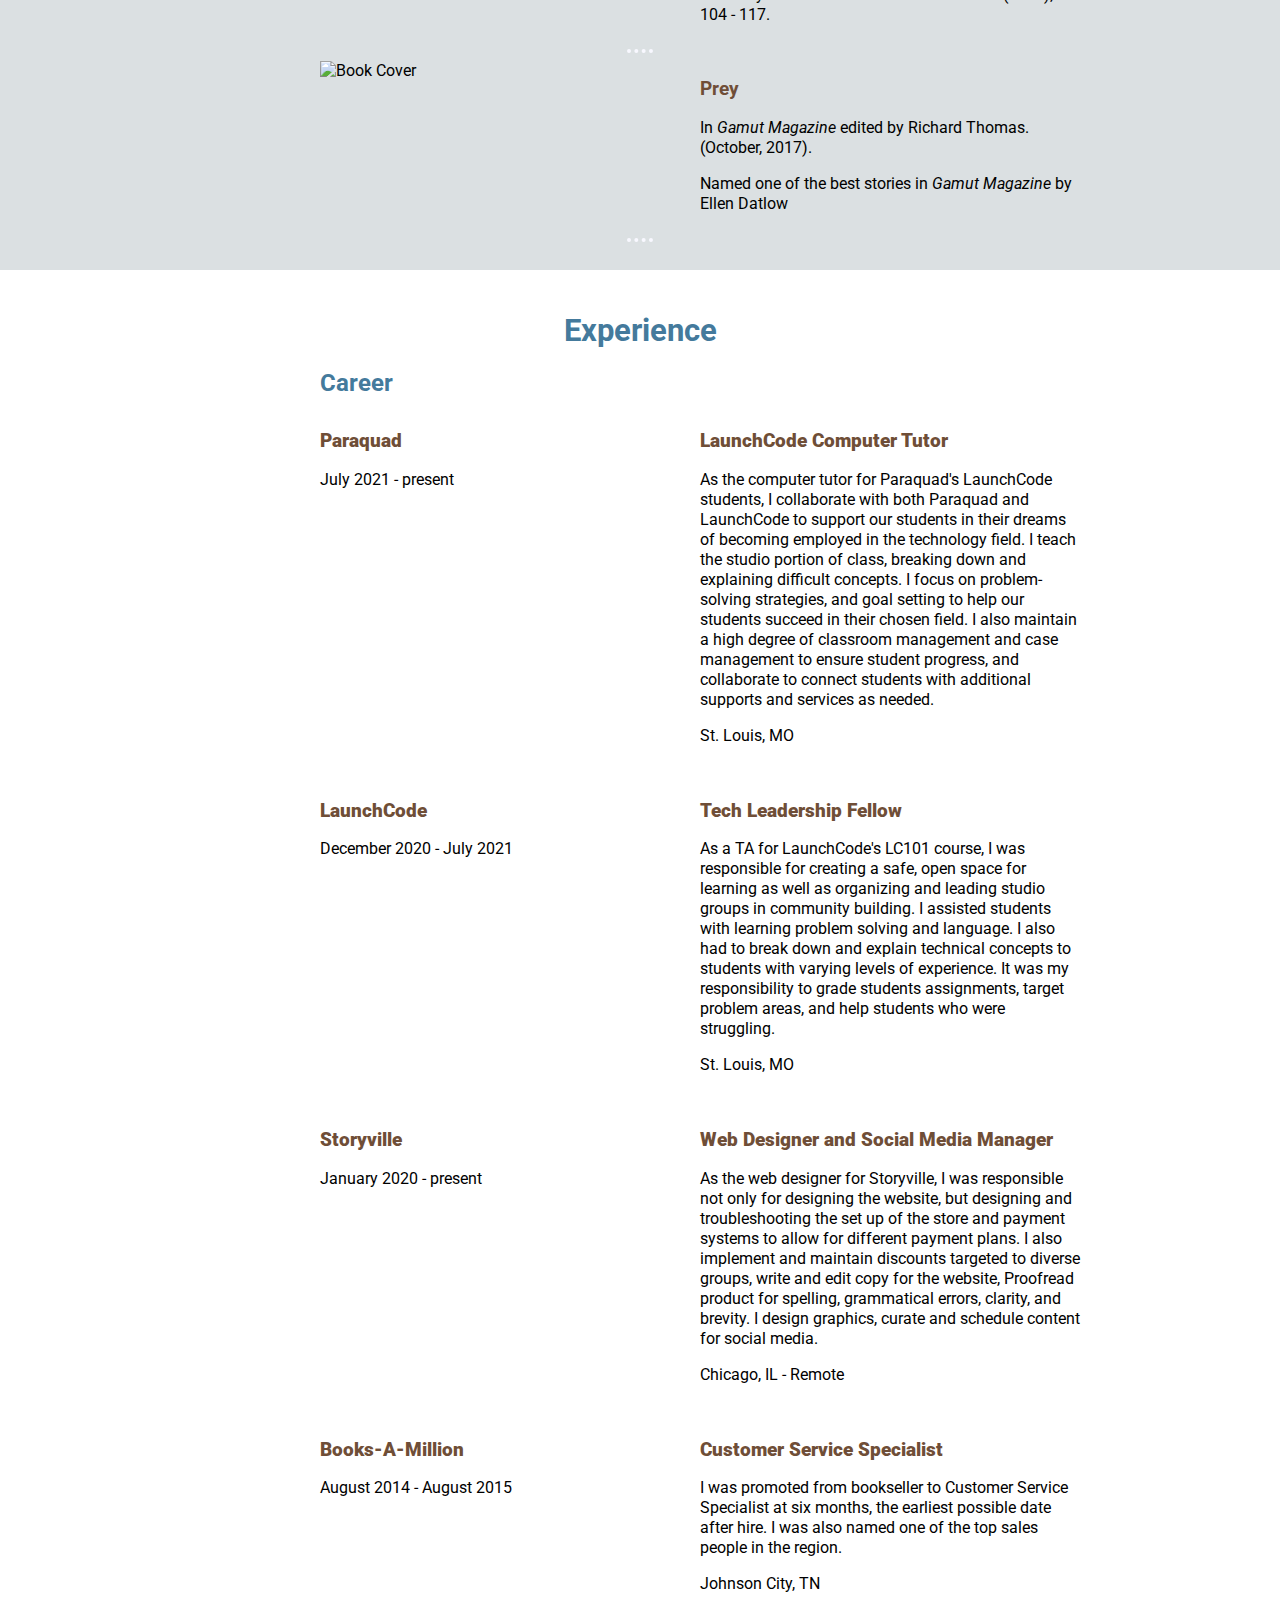
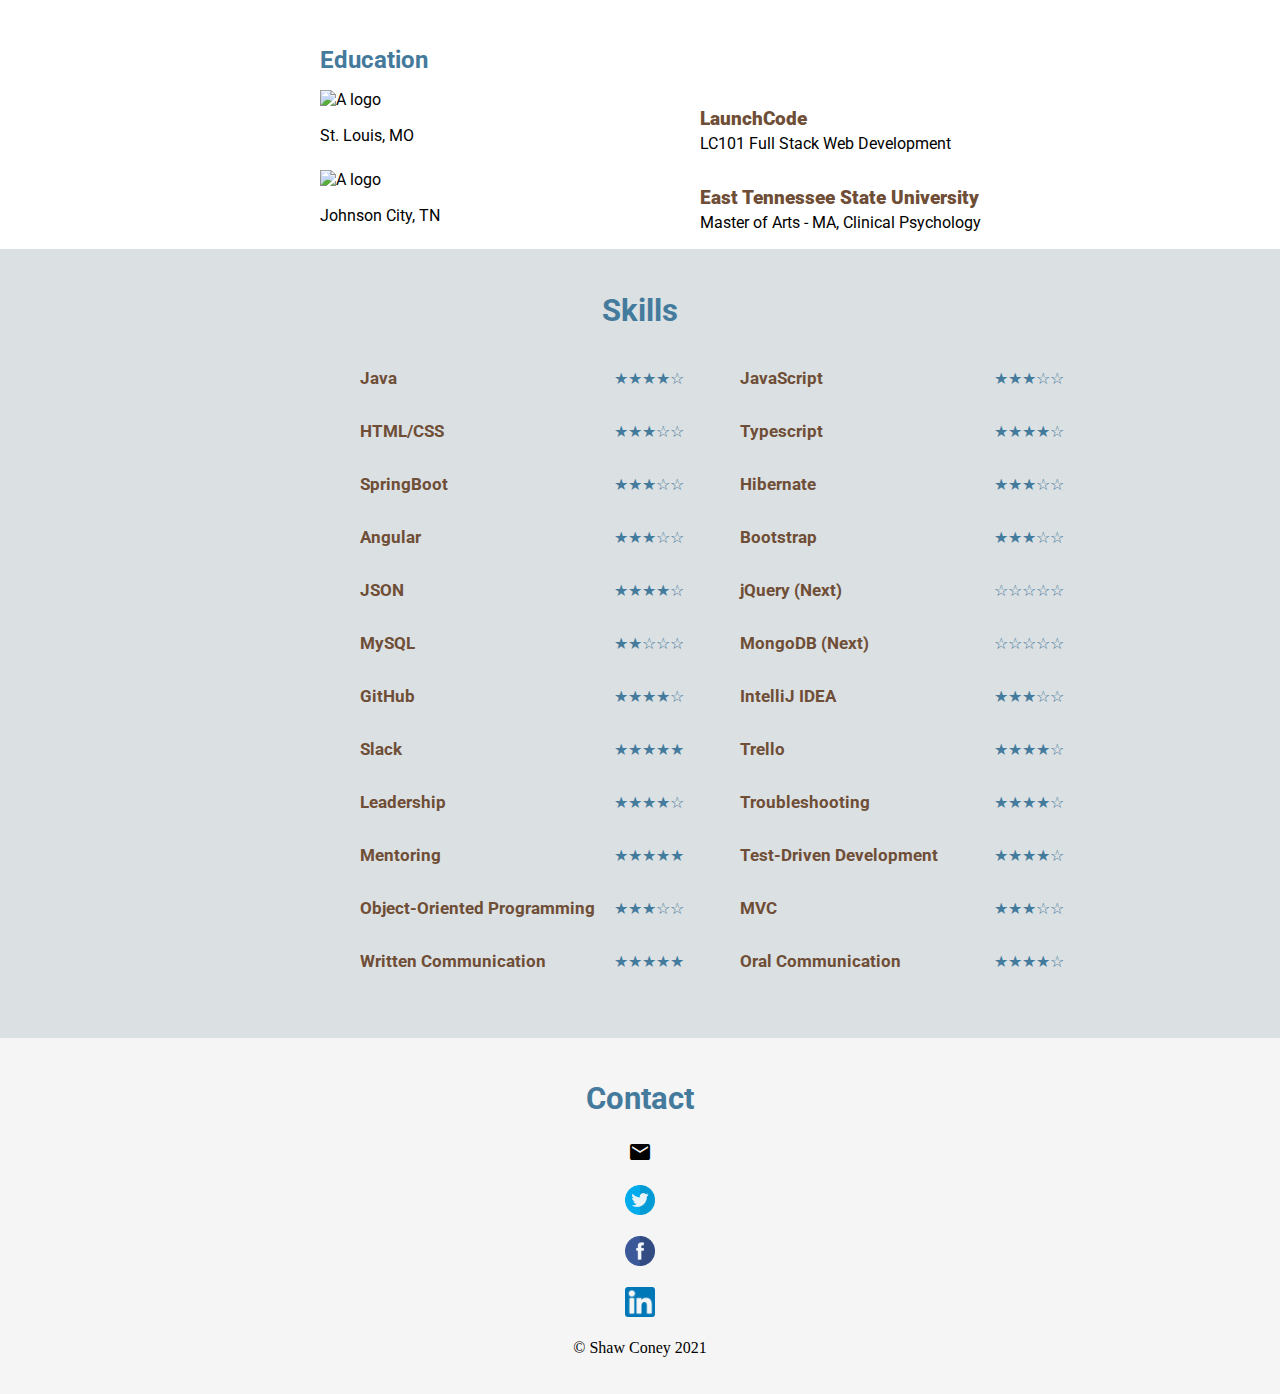
==== commit 4332329f: "Added favicon." ====
--- a/index.html
+++ b/index.html
@@ -9,6 +9,7 @@
     <meta name="author" content="Shaw L. Coney">
 
     <link rel="stylesheet" type="text/css" href="styles.css">
+    <link rel="icon" href="resources/faviconsc.png">
     <script src="script.js"></script>
     <script type="text/javascript" src="personal-website/jobs.json"></script>
 
--- a/styles.css
+++ b/styles.css
@@ -519,4 +519,13 @@
   width:30px;
 }
 
+hr {
+  border-color: ghostwhite;
+  border-style: dotted none none;
+  border-width: 4px;
+  width: 3%;
+
+
+}
+
  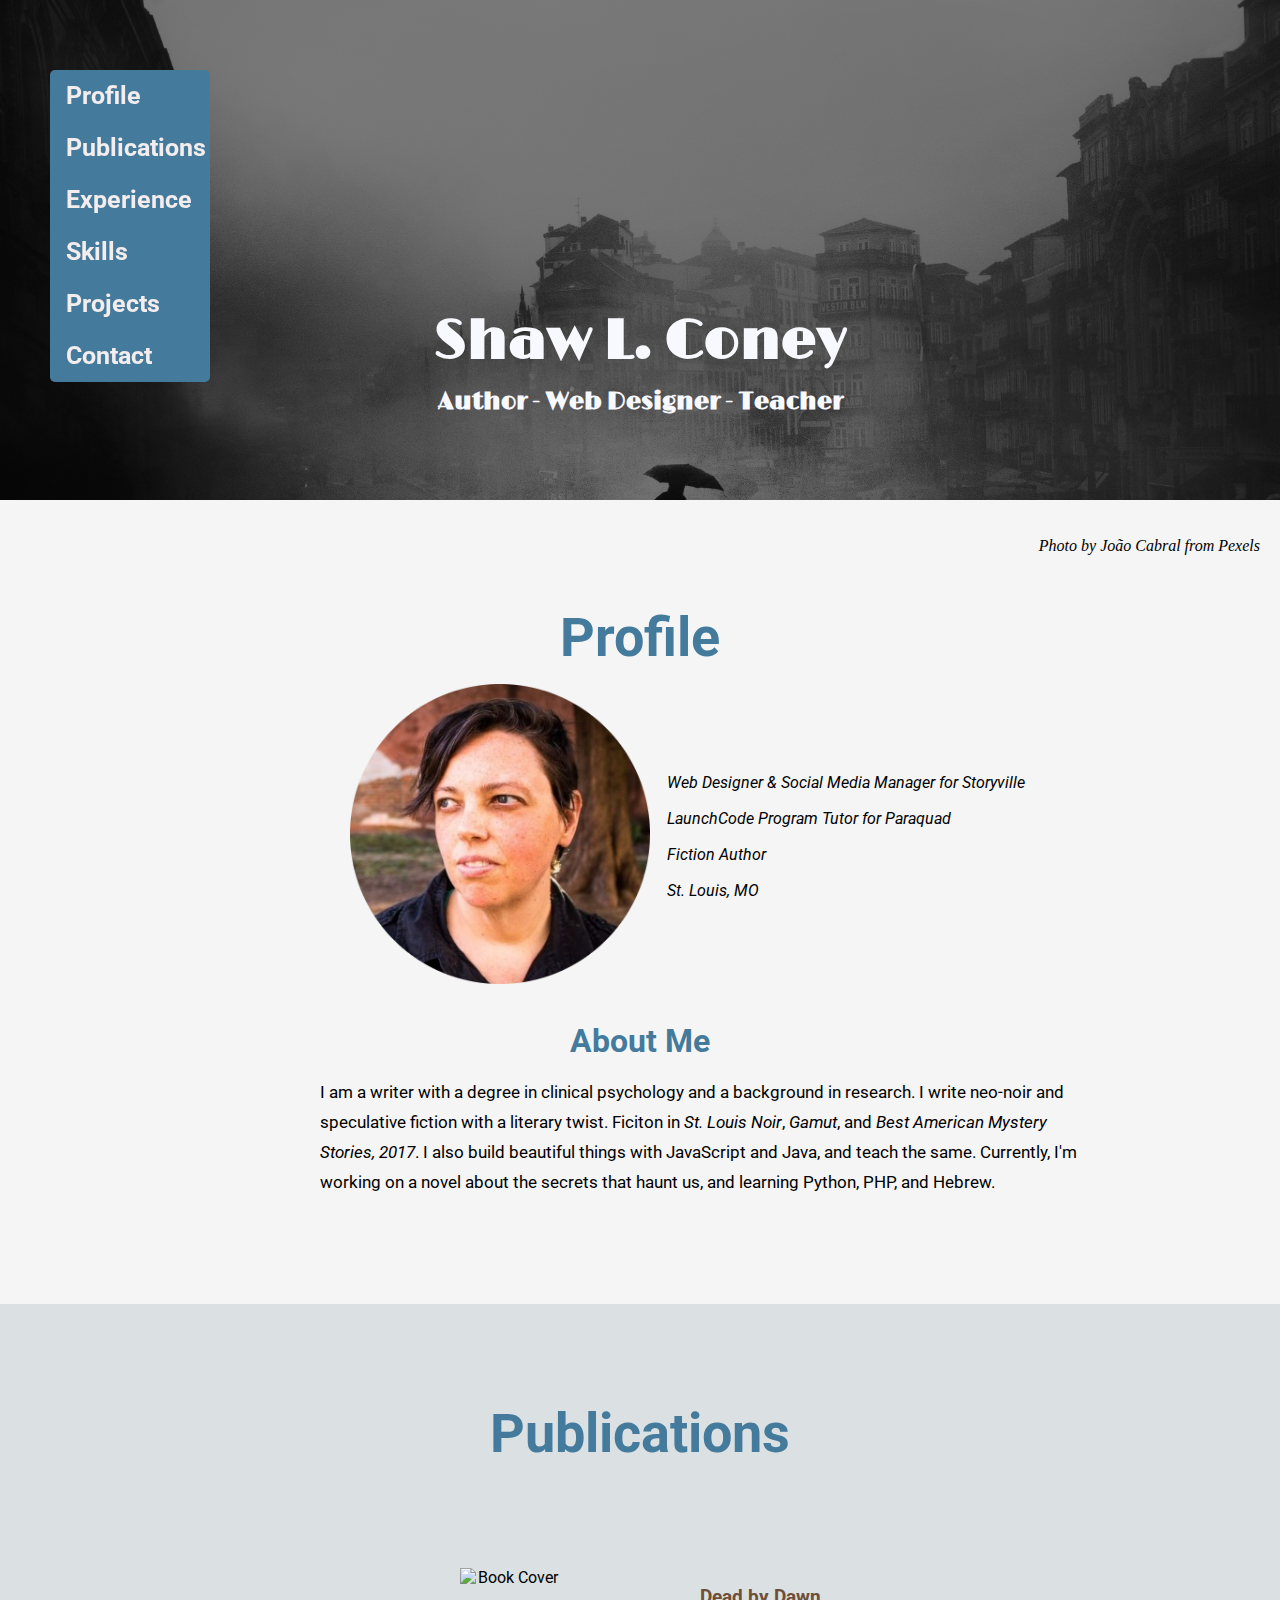
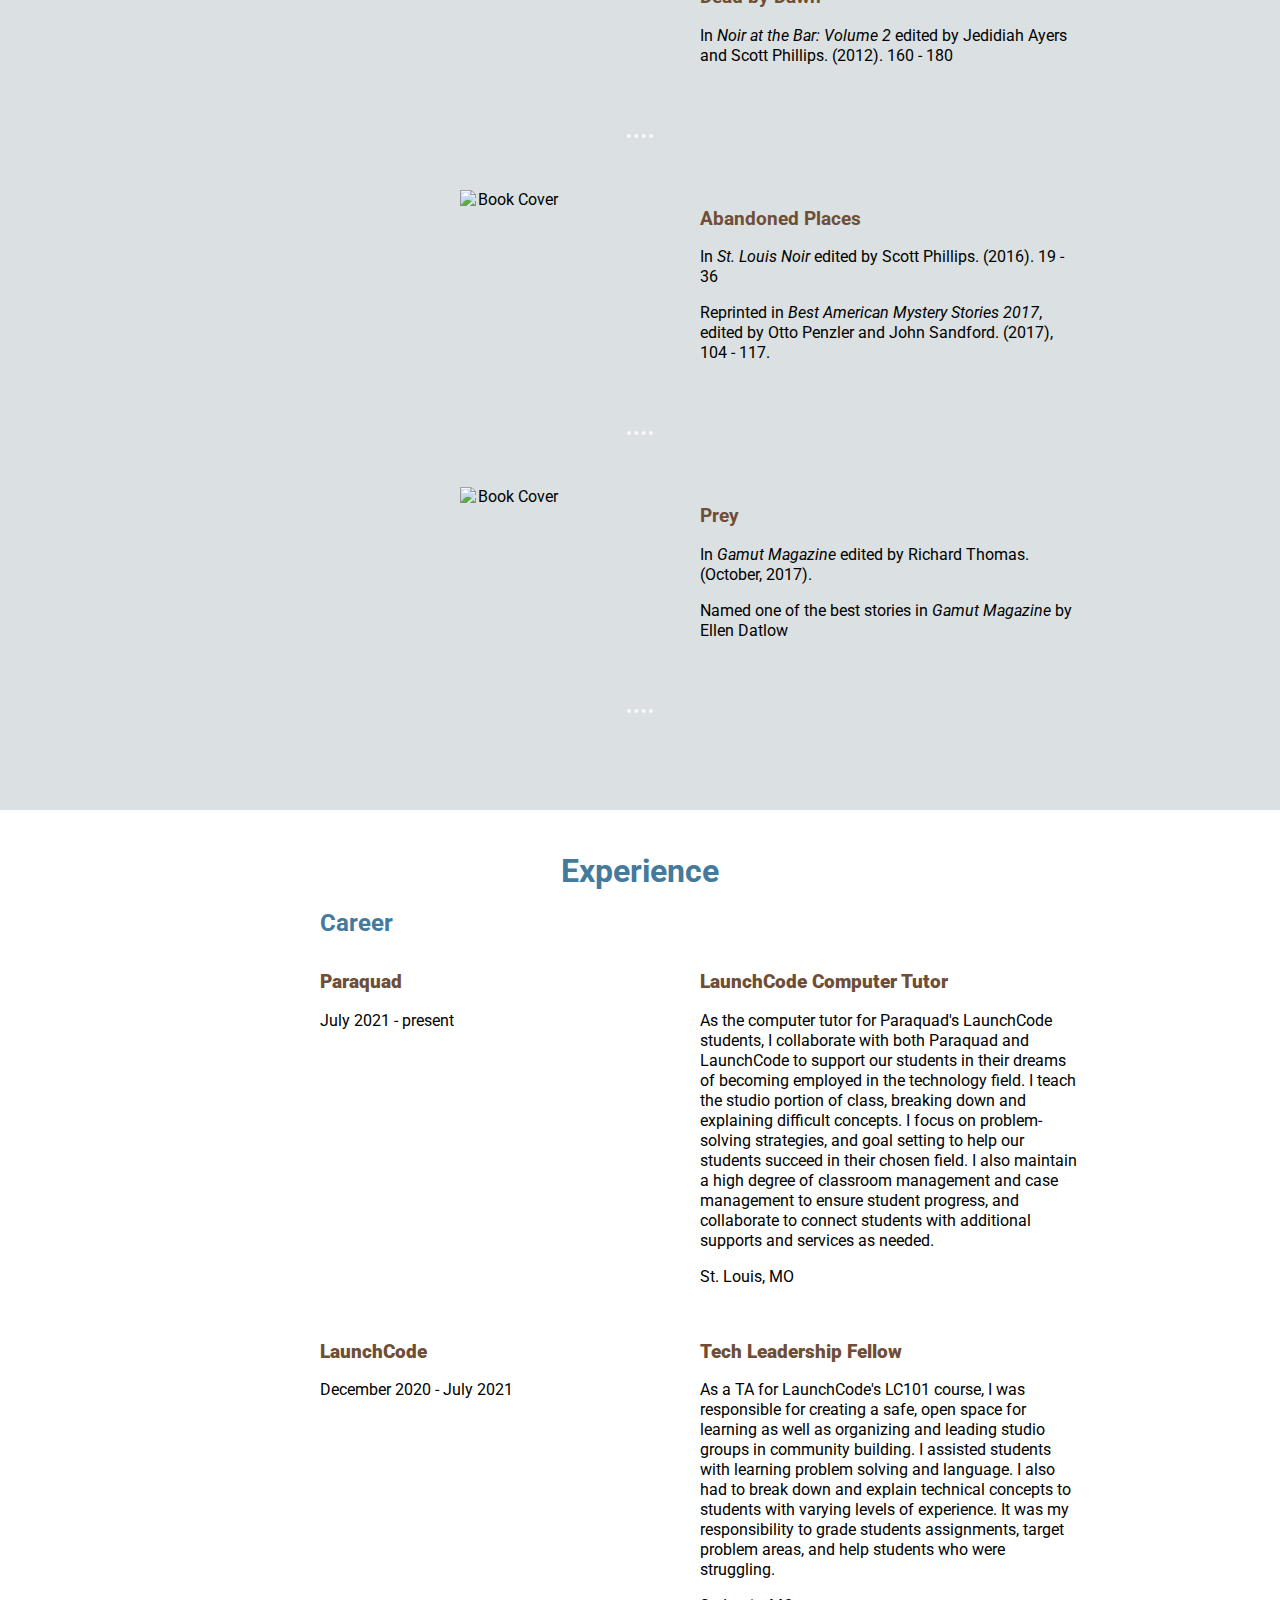
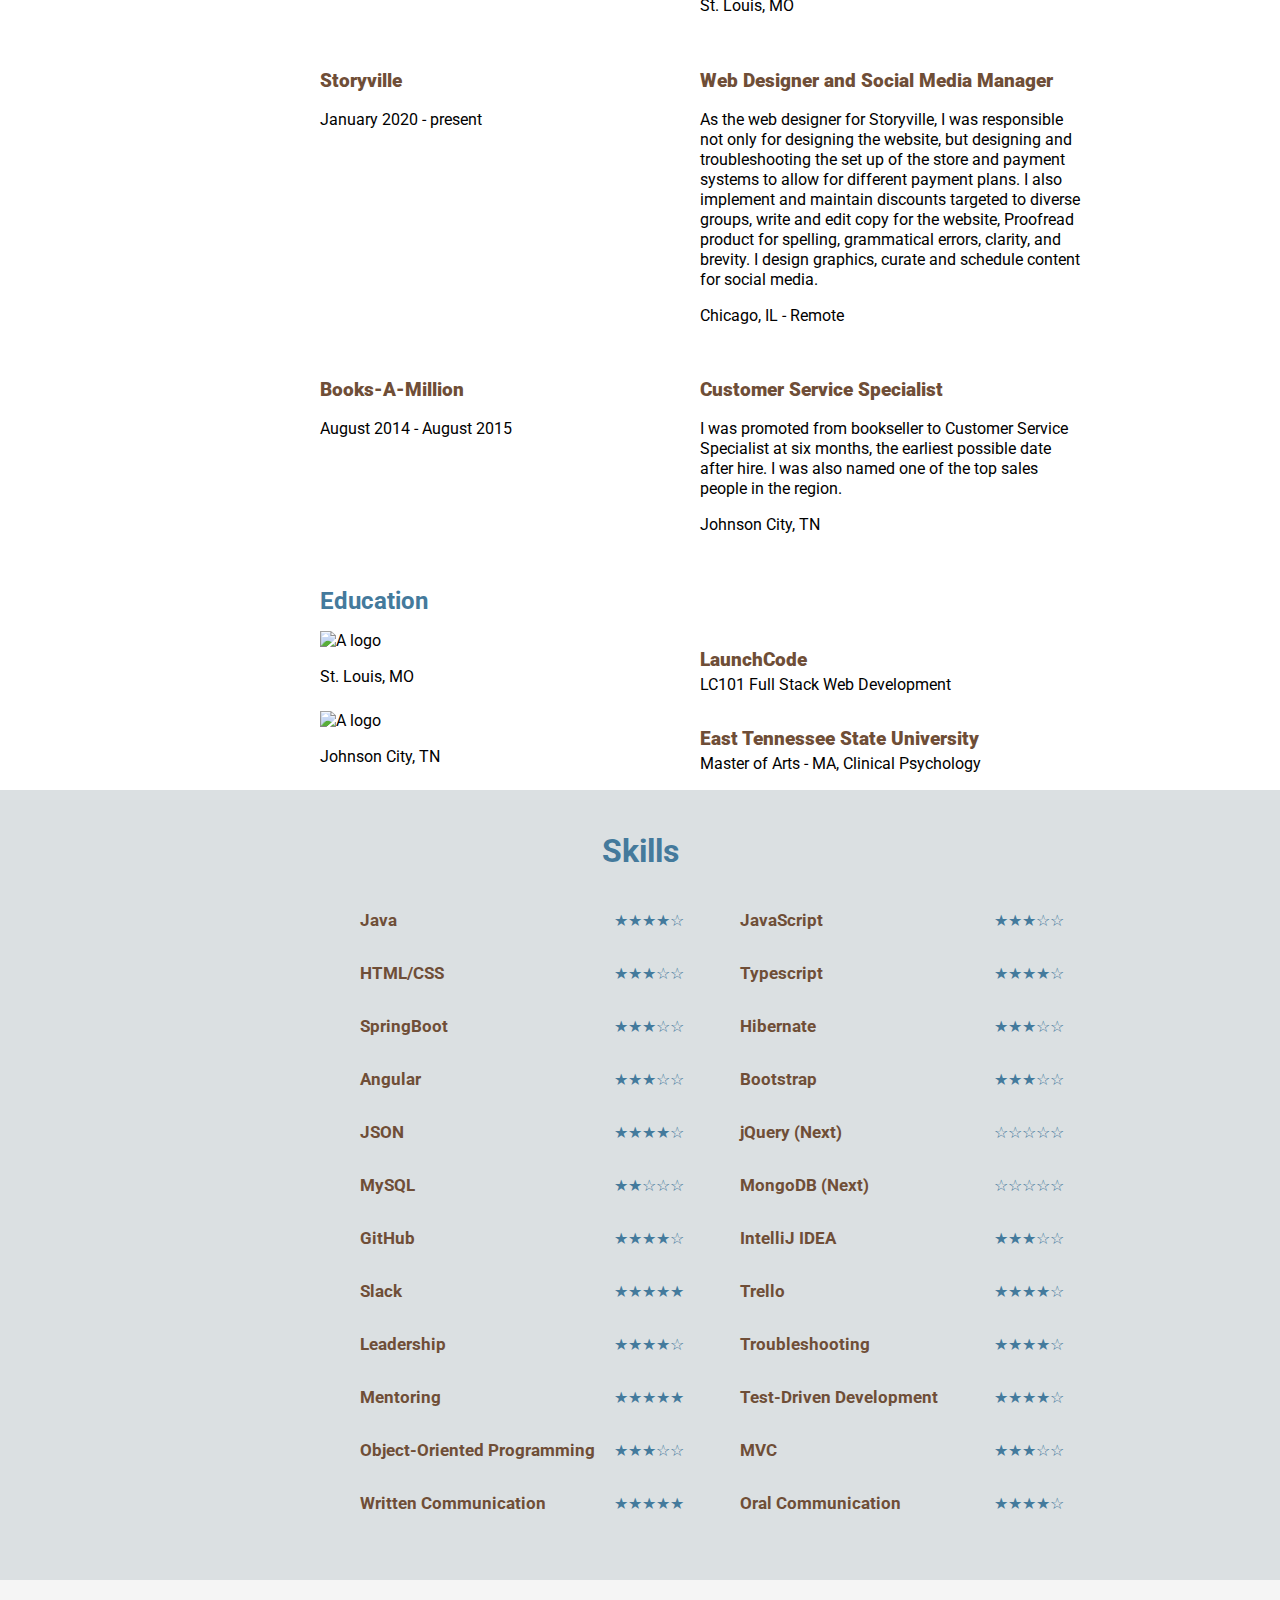
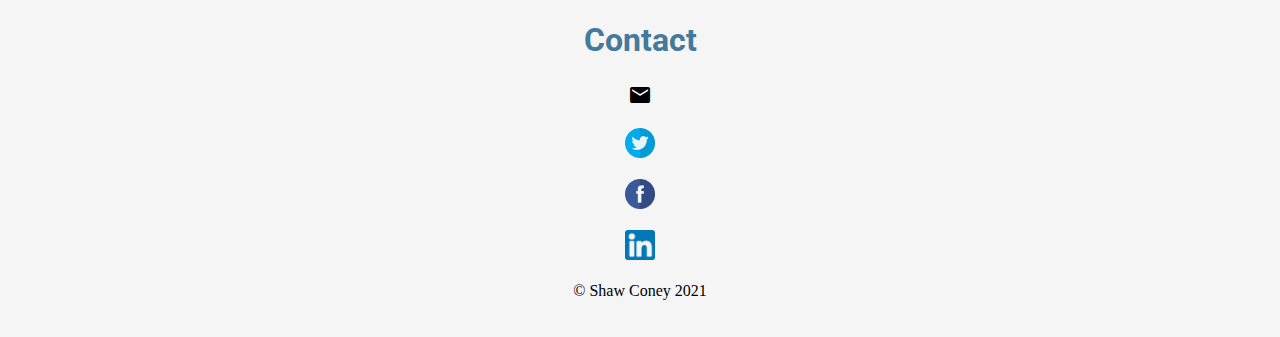
==== commit c5253c7a: "Styling and refactoring." ====
--- a/index.html
+++ b/index.html
@@ -1,5 +1,6 @@
 <!DOCTYPE html>
 <html lang="en">
+
 <head>
     <meta charset="UTF-8">
     <meta http-equiv="X-UA-Compatible" content="IE=edge">
@@ -35,97 +36,102 @@
      -->
     <title>Shaw L. Coney</title>
 </head>
+
 <body>
     <div class="hero-image img-fluid">
         <div class="hero-text">
             <header>
-                <h1 style="text-align: center;">Shaw L. Coney</h1>
-                <h2 style="text-align: center;">Author - Web Designer - Teacher</h2>
+                <h1 class="name">Shaw L. Coney</h1>
+                <h2 class="labels">Author - Web Designer - Teacher</h2>
             </header>
         </div>
-        
+
     </div>
 
     <!-- Side navigation -->
-<div class="sidenav">
-    <div class="nav-content">
-        <a href="#profile">Profile</a>
-    </div>    
-    <div class="nav-content">
-        <a href="#publications">Publications</a>
-    </div>  
-    <div class="nav-content"> 
-        <a href="#experience">Experience</a>
-    </div>    
-    <div class="nav-content">    
-        <a href="#skills">Skills</a>
-    </div>
-    <div class="nav-content">
-        <a href="#projects">Projects</a>
-    </div>
-    <div class="nav-content">    
-        <a href="#contact">Contact</a>
-    </div>
-    </div>
-    
-
-  <div class="topnav">
-    <a href="#home" class="active"><img src="./resources/logo.png" class="logo"></a>
-    <!-- Navigation links (hidden by default) -->
-    <div id="myLinks">
-      <a href="#profile">Profile</a>
-      <a href="#publications">Publications</a>
-      <a href="#experience">Experience</a>
-      <a href="#skills">Skills</a>
-      <a href="#projects">Projects</a>
-      <a href="#contact">Contact</a>
-    </div>
-    <!-- "Hamburger menu" / "Bar icon" to toggle the navigation links -->
-    <a href="javascript:void(0);" class="icon" onclick="navFunction()">
-      <i class="fa fa-bars"></i>
-    </a>
-  </div>
-
-  <div class="profileDiv" id="profile">
-    <p style="text-align: right; padding-right: 15px;"><em>Photo by João Cabral from Pexels</em></p>
-    <div class="innerContents">
-    <div class="sectionHeader">
-        <h2>Profile</h2>
+    <div class="sidenav">
+        <div class="nav-content myNav">
+            <a href="#profile">Profile</a>
+        </div>
+        <div class="nav-content myNav">
+            <a href="#publications">Publications</a>
+        </div>
+        <div class="nav-content myNav">
+            <a href="#experience">Experience</a>
+        </div>
+        <div class="nav-content myNav">
+            <a href="#skills">Skills</a>
+        </div>
+        <div class="nav-content myNav">
+            <a href="#projects">Projects</a>
+        </div>
+        <div class="nav-content myNav">
+            <a href="#contact">Contact</a>
+        </div>
     </div>
 
-    <div class="flex-container" style="max-width: 820px; justify-content: center;">
-        <div class="item item-1 prof">
-            <div class="author-photo">
-                <img src="./resources/authorphoto-circle.png" alt="A picture of the author looking to the left.">
+
+    <div class="topnav">
+        <a href="#home" class="active"><img src="./resources/logo.png" class="logo"></a>
+        <!-- Navigation links (hidden by default) -->
+        <div id="myLinks">
+            <a href="#profile">Profile</a>
+            <a href="#publications">Publications</a>
+            <a href="#experience">Experience</a>
+            <a href="#skills">Skills</a>
+            <a href="#projects">Projects</a>
+            <a href="#contact">Contact</a>
+        </div>
+        <!-- "Hamburger menu" / "Bar icon" to toggle the navigation links -->
+        <a href="javascript:void(0);" class="icon" onclick="navFunction()">
+            <i class="fa fa-bars"></i>
+        </a>
+    </div>
+
+    <div class="profileDiv" id="profile">
+        <p style="text-align: right; padding-right: 20px;"><em>Photo by João Cabral from Pexels</em></p>
+        <div class="innerContents">
+            <div class="sectionHeader">
+                <h1>Profile</h1>
             </div>
-        </div>
-        <div class="titles">
-            <p><em>Web Designer & Social Media Manager for Storyville</em></p>
+
+            <div class="flex-container me">
+                <div class="item item-1">
+                    <div class="author-photo">
+                        <img src="./resources/authorphoto-circle.png"
+                            alt="A picture of the author looking to the left.">
+                    </div>
+                </div>
+                <div class="titles">
+                    <p><em>Web Designer & Social Media Manager for Storyville</em></p>
                     <p><em>LaunchCode Program Tutor for Paraquad</em></p>
                     <p><em>Fiction Author</em></p>
                     <p><em>St. Louis, MO</em></p>
+                </div>
+            </div>
+
+
+            <h2 id="about">About Me</h2>
+            <p class="personalStatement">I am a writer with a degree in clinical psychology and a background in
+                research.
+                I write neo-noir and speculative fiction with a literary twist. Ficiton in
+                <em>St. Louis Noir</em>, <em>Gamut</em>, and <em>Best American Mystery Stories, 2017</em>. I also build
+                beautiful
+                things with JavaScript and Java, and teach the same. Currently, I'm working on a novel about the secrets
+                that haunt us, and learning Python, PHP, and Hebrew.
+            </p>
         </div>
+
     </div>
-    
-   
-   <h2 id="about">About me</h2>
-    <p class="personalStatement">I am a writer with a degree in clinical psychology and a background in research. 
-        I write neo-noir and speculative fiction with a literary twist. Ficiton in 
-        <em>St. Louis Noir</em>, <em>Gamut</em>, and <em>Best American Mystery Stories, 2017.</em>. I also build beautiful
-         things with JavaScript and Java, and teach the same. Currently, I'm working on a novel about the secrets that haunt us, and learning Python, PHP, and Hebrew.
-    </p>
-</div>  
-    
-</div>
 
 
     <div class=publicationsDiv id="publications">
-      <div class="innerContents">  
-        <div class="sectionHeader">
-            <h3>Publications</h3>
-        </div>  
-        <div class="publication" id="pubs"></div>
-        
+        <div class="innerContents">
+            <div class="sectionHeader">
+                <h1 class="pubHeader">Publications</h1>
+            </div>
+            <div class="publication" id="pubs"></div>
+
         </div>
     </div>
 
@@ -161,26 +167,30 @@
             
         </div>
     </div> -->
-    
 
-    </body>
-    <footer>
-        <div class="contactDiv" id="contact">
-            <div class="innerContents">
-                <div class="sectionHeader">
-                    <h3>Contact</h3>
-                </div>
-                <div>
-                    <a style="color: black;"href="mailto:eselconey@gmail.com"> <span class="material-icons">
+
+</body>
+<footer>
+    <div class="contactDiv" id="contact">
+        <div class="innerContents">
+            <div class="sectionHeader">
+                <h3>Contact</h3>
+            </div>
+            <div>
+                <a style="color: black;" href="mailto:eselconey@gmail.com"> <span class="material-icons">
                         mail
-                        </span></a>
-                   <p> <a href="https://twitter.com/rockconey01" target="_blank"> <img class="social" src="./resources/twitter.png" alt="Twitter logo"></a></p>
-                    <p><a href="https://www.facebook.com/authorslconey" target="_blank"><img class="social" src="./resources/facebook.png" alt="Facebook logo"></a></p>
-                    <p><a href="https://www.linkedin.com/in/shaw-coney/" target="_blank"><img class="social" src="./resources/linkedin.png" alt="LinkedIn Logo"></a></p>
-                    <!-- <p><a href="cv.html">Curriculum Vitae</a></p>   -->
-                </div>
+                    </span></a>
+                <p> <a href="https://twitter.com/rockconey01" target="_blank"> <img class="social"
+                            src="./resources/twitter.png" alt="Twitter logo"></a></p>
+                <p><a href="https://www.facebook.com/authorslconey" target="_blank"><img class="social"
+                            src="./resources/facebook.png" alt="Facebook logo"></a></p>
+                <p><a href="https://www.linkedin.com/in/shaw-coney/" target="_blank"><img class="social"
+                            src="./resources/linkedin.png" alt="LinkedIn Logo"></a></p>
+                <!-- <p><a href="cv.html">Curriculum Vitae</a></p>   -->
             </div>
         </div>
-        <p>&copy Shaw Coney 2021</p>
-    </footer>
+    </div>
+    <p>&copy Shaw Coney 2021</p>
+</footer>
+
 </html>--- a/styles.css
+++ b/styles.css
@@ -6,13 +6,6 @@
     /* Set a specific height */
     /* height: 50%; */
     min-height: 500px;
-  
-    /* Position and center the image to scale nicely on all screens */
-    /* background-position: center;
-    background-repeat: no-repeat;
-    background-size: cover;
-    position: relative; */
-
     background-attachment: fixed;
     background-position: center;
     background-repeat: no-repeat;
@@ -23,7 +16,7 @@
   .hero-text {
     text-align: center;
     position: absolute;
-    top: 50%;
+    top: 40%;
     left: 50%;
     transform: translate(-50%, -50%);
     color: white;
@@ -35,20 +28,37 @@
   }
   
 header {
-    padding-top: 5px;
-    /* color: hsl(203, 39%, 44%); */
     font-family: 'Limelight';
     color: ghostwhite;
-    /* font-size: 20px; */
-}
+    text-align: center;
+}
+
+.name {
+  font-size: 3.5rem;
+  line-height: .5;
+}
+
+
 body {
-
     line-height: 20px;
     margin:auto;
 }
 
+body, html {
+  height: 100%;
+  margin: 0;
+}
+
+.myNav {
+  font-weight: bold;
+}
+
+.me {
+  max-width: 820px;
+  margin: auto;
+}
+
 .author-photo {
-  padding-left: 20px;
   margin: auto;
   justify-content: center;
 }
@@ -56,21 +66,15 @@
 .titles {
     line-height: 20px;
     font-family: 'Roboto', sans-serif;
-    /* padding-right: 95px;  */
-    /* flex-direction: row; */ /*This looks good in a smaller window on the computer, and it looks good in the mobible, but it looks bad in full screen*/
-    padding-left: 5px;
     flex-wrap: wrap;
     margin:auto;
     justify-content: center;
-}
-
-.prof {
-  justify-content: center;
+    padding-right: 3%;
 }
 
 .personalStatement {
     font-family: 'Roboto', sans-serif;
-    font-size: 13pt;
+    font-size: 1.0625rem;
     line-height: 30px;
     margin-left: 120px;
 }
@@ -79,6 +83,7 @@
   color: hsl(203, 39%, 44%); 
   text-align: center;
   padding-top: 15px;
+  font-size: 2rem;
 }
 
 .boxes {
@@ -94,6 +99,11 @@
 .right {
     float: right;
     width: 70%;
+}
+
+.book {
+  text-align: center;
+  width: 20%;
 }
 
 img {
@@ -173,21 +183,11 @@
 
 .item {
   flex: 1;
-  
-  
-  
 }
 
 .item-1 {
   margin-left: 120px;
 }
-
-/* .item-2 {
-  This was already commented out margin-right: 100px;
-  
-} */
-
-
 
 .lc {
   float: left;
@@ -234,7 +234,7 @@
   .sidenav a {
     padding: 6px 8px 6px 16px;
     text-decoration: none;
-    font-size: 25px;
+    font-size: 1.5625rem;
     color: #f3eded;
     display: block;
   }
@@ -257,20 +257,17 @@
     font-family: 'Roboto', sans-serif;
     text-align: center;
     color: hsl(203, 39%, 44%);
-    font-size: 20pt;
+    font-size: 1.6875rem;
     padding-top: 20px;
+
   }
 
   .profileDiv {
       background-color: whitesmoke;
-      padding-bottom: 20px;
-      padding-top: 20px;
+      padding: 20px 0 7%;
       
   }
-  body, html {
-    height: 100%;
-    margin: 0;
-  }
+  
 
   .innerContents {
     padding-left: 200px;
@@ -279,9 +276,16 @@
   }
 
   .publicationsDiv {
-      /* background-color: #AFCCD6; */
-      padding-bottom: 20px;
+      padding: 5% 0 7%;
       background-color: #dbe0e2;
+  }
+
+  .myPub {
+    padding: 5% 0;
+  }
+
+  .pubHeader {
+    padding: 0 0 5%;
   }
 
   .nav-content a:hover {
@@ -316,7 +320,7 @@
   .skillTitle {
     font-family: 'Roboto'; 
     color:#6f4e37;
-    font-size: 13pt;
+    font-size: 1.0625rem;
     text-align: left;
     display:inline-block;
     width: 250px;
@@ -325,7 +329,7 @@
 
   .stars {
     color: hsl(203, 39%, 44%);
-    font-size: 12pt;
+    font-size: 1rem;
     
 }
 
@@ -335,7 +339,7 @@
 
 ul li:hover {
   background-color: silver;
-  font-size: 25pt;
+  font-size: 2.0625rem;
 }
 
   @media screen and (max-width: 700px) {
@@ -354,7 +358,7 @@
       color:#f3eded;
       padding: 14px 16px;
       text-decoration: none;
-      font-size: 17px;
+      font-size: 1.0625rem;
       display: block;
       font-family: 'Roboto';
     }
@@ -417,9 +421,9 @@
       flex-wrap: wrap;
     }
 
-    .item-1 {
+    /* .item-1 {
       margin-left: 0px;
-    }
+    } */
 
     .titles {
       line-height: 20px;
@@ -524,8 +528,6 @@
   border-style: dotted none none;
   border-width: 4px;
   width: 3%;
-
-
 }
 
  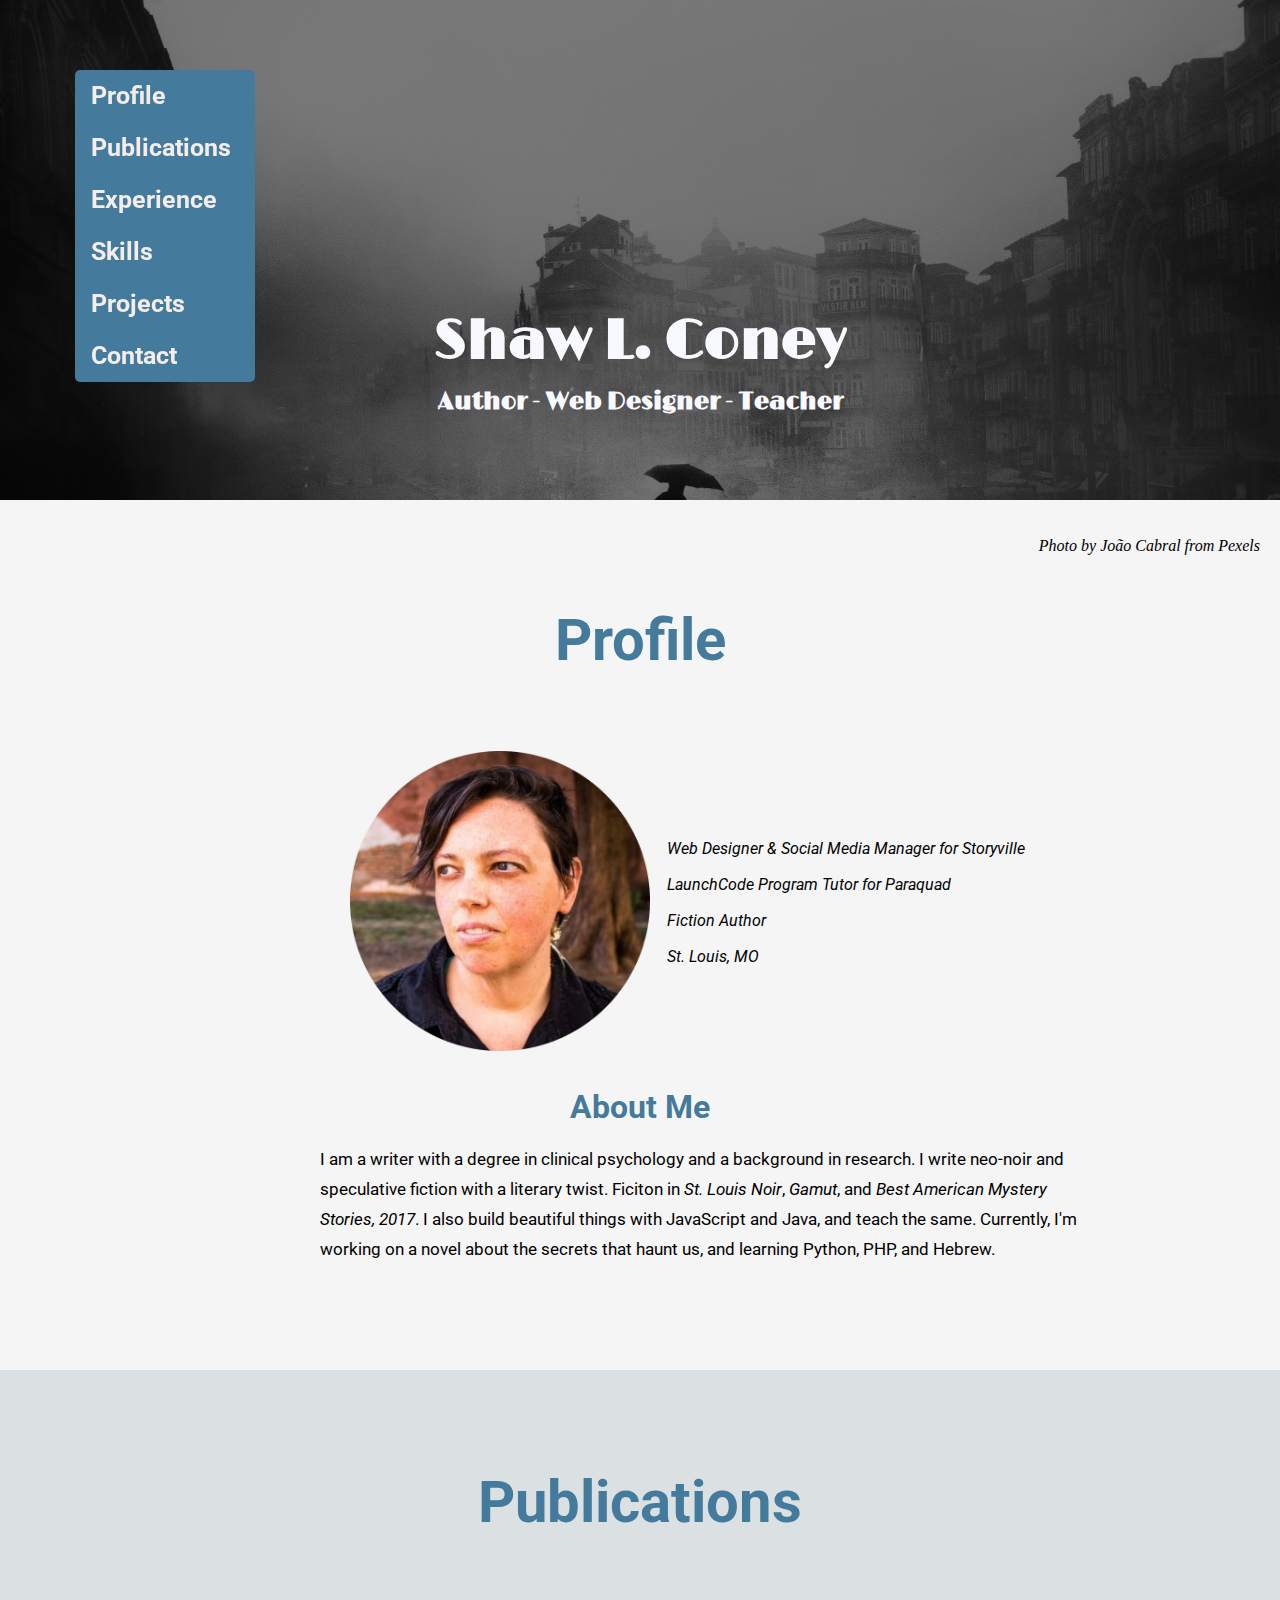
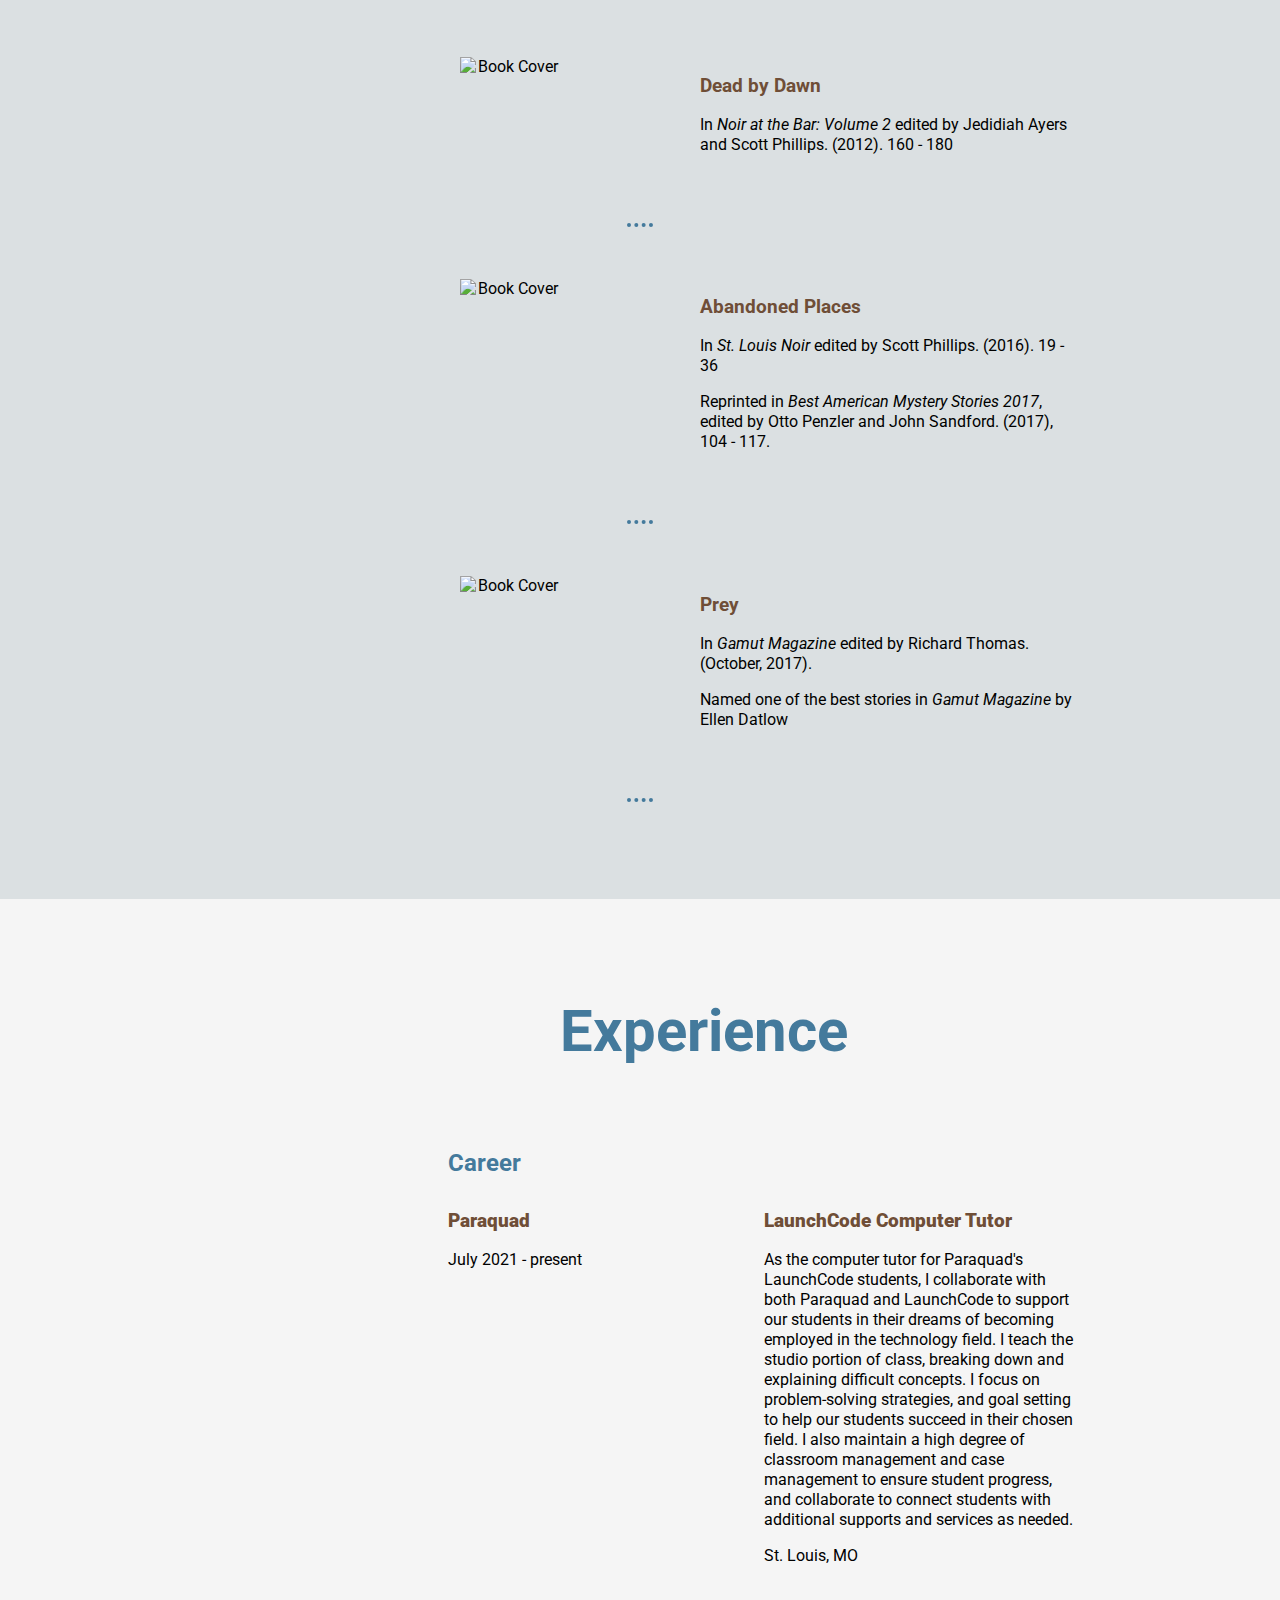
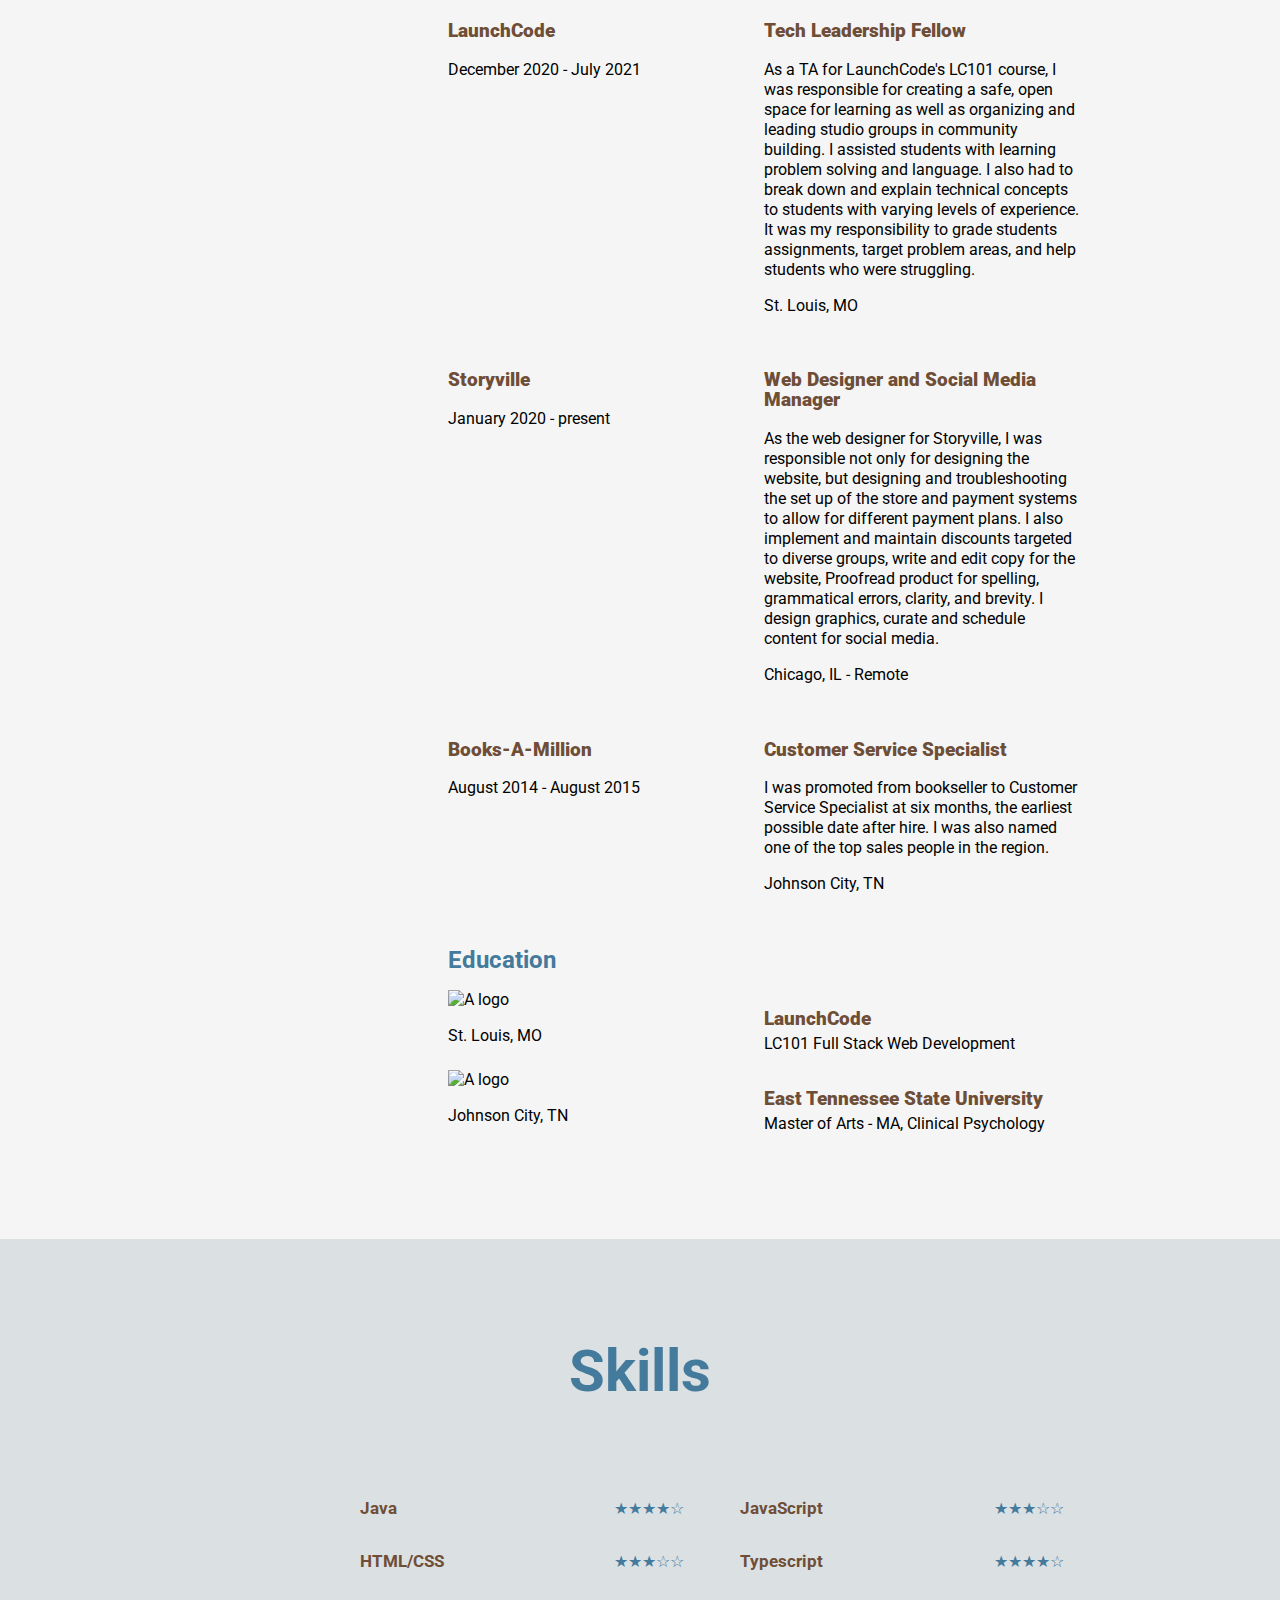
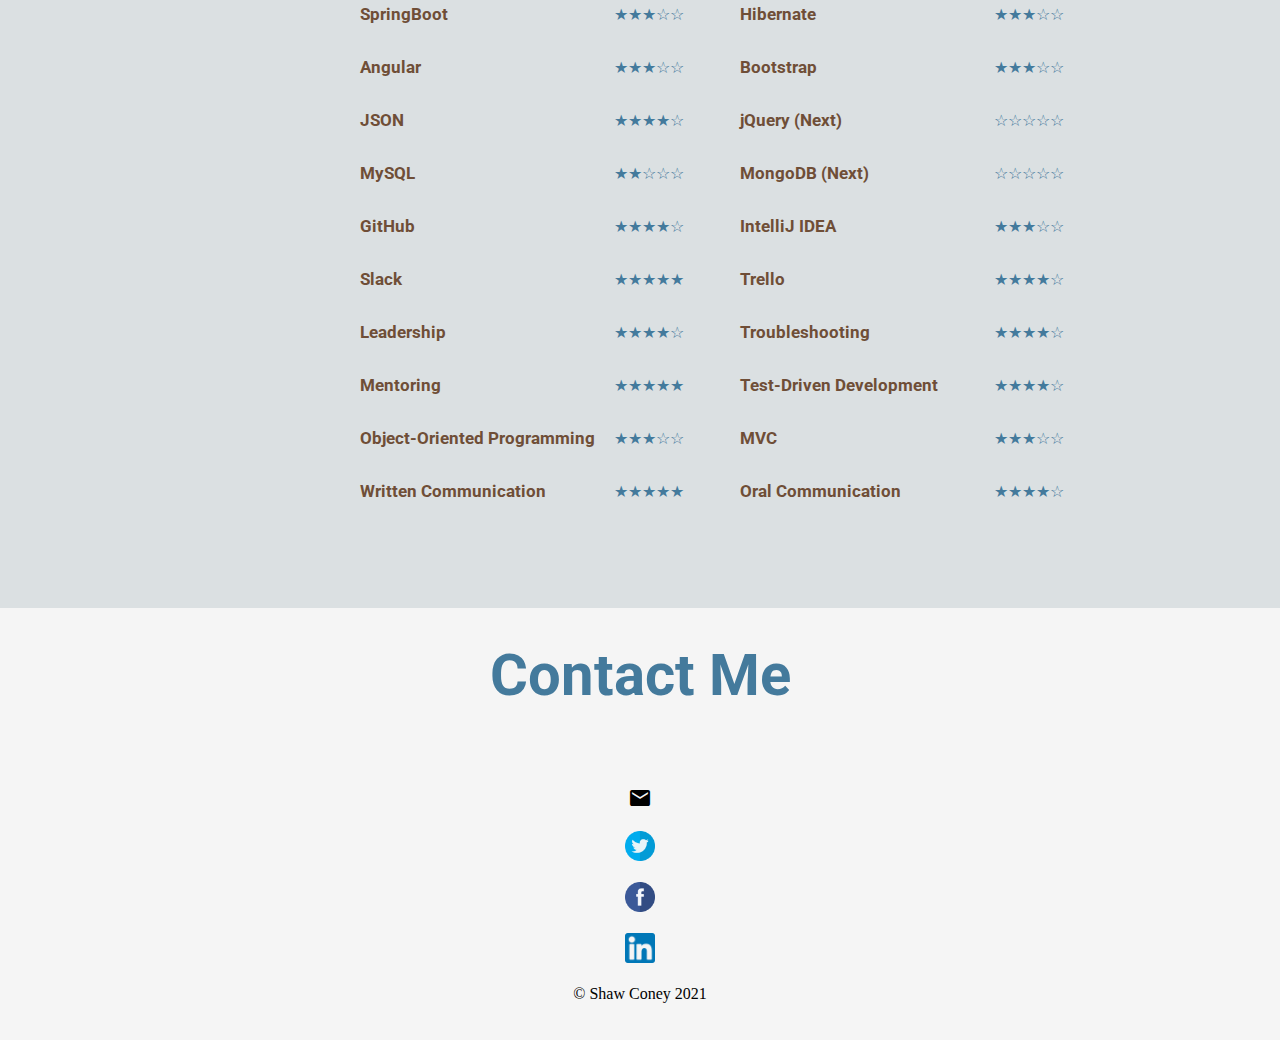
==== commit 45d0b1ce: "Refactoring CSS and restyling." ====
--- a/index.html
+++ b/index.html
@@ -26,14 +26,12 @@
     <link rel="preconnect" href="https://fonts.gstatic.com" crossorigin>
     <link href="https://fonts.googleapis.com/css2?family=Roboto:wght@300&display=swap" rel="stylesheet">
 
+    <!-- Font Awesome -->
+
     <link rel="stylesheet" href="https://cdnjs.cloudflare.com/ajax/libs/font-awesome/4.7.0/css/font-awesome.min.css">
     <link href="https://fonts.googleapis.com/icon?family=Material+Icons" rel="stylesheet">
 
 
-    <!-- Bootstrap -->
-    <!-- <link rel="stylesheet" href="https://stackpath.bootstrapcdn.com/bootstrap/4.3.1/css/bootstrap.min.css" integrity="sha384-ggOyR0iXCbMQv3Xipma34MD+dH/1fQ784/j6cY/iJTQUOhcWr7x9JvoRxT2MZw1T" crossorigin="anonymous">
-<script src="https://stackpath.bootstrapcdn.com/bootstrap/4.3.1/js/bootstrap.min.js" integrity="sha384-JjSmVgyd0p3pXB1rRibZUAYoIIy6OrQ6VrjIEaFf/nJGzIxFDsf4x0xIM+B07jRM" crossorigin="anonymous"></script>
-     -->
     <title>Shaw L. Coney</title>
 </head>
 
@@ -70,6 +68,7 @@
         </div>
     </div>
 
+    <!-- Mobile Navigation -->
 
     <div class="topnav">
         <a href="#home" class="active"><img src="./resources/logo.png" class="logo"></a>
@@ -138,7 +137,7 @@
     <div class="experienceDiv" id="experience">
         <div class="innerContents">
             <div class="sectionHeader">
-                <h3>Experience</h3>
+                <h1>Experience</h1>
             </div>
             <div class="career" id="careers">
                 <h2 class="subheading">Career</h2>
@@ -152,7 +151,7 @@
     <div class="skillsDiv" id="skills">
         <div class="innerContents">
             <div class="sectionHeader">
-                <h3>Skills</h3>
+                <h1>Skills</h1>
             </div>
             <div class="skill" id="mySkills"></div>
         </div>
@@ -174,7 +173,7 @@
     <div class="contactDiv" id="contact">
         <div class="innerContents">
             <div class="sectionHeader">
-                <h3>Contact</h3>
+                <h1>Contact Me</h1>
             </div>
             <div>
                 <a style="color: black;" href="mailto:eselconey@gmail.com"> <span class="material-icons">
--- a/styles.css
+++ b/styles.css
@@ -1,446 +1,423 @@
-
+/* Hero Iage */
 .hero-image {
+  /* Use "linear-gradient" to add a darken background effect to the image (photographer.jpg). This will make the text easier to read */
+  background-image: linear-gradient(rgba(0, 0, 0, 0.5), rgba(0, 0, 0, 0.5)), url("./resources/umbrella.jpeg");
+
+  /* Set a specific height */
+  /* height: 50%; */
+  min-height: 500px;
+  background-attachment: fixed;
+  background-position: center;
+  background-repeat: no-repeat;
+  background-size: cover;
+}
+
+/* Place text in the middle of the image */
+.hero-text {
+  text-align: center;
+  position: absolute;
+  top: 40%;
+  left: 50%;
+  transform: translate(-50%, -50%);
+  color: white;
+}
+
+.img-fluid {
+  max-width: 100%;
+  height: auto;
+}
+
+header {
+  font-family: 'Limelight';
+  color: ghostwhite;
+  text-align: center;
+}
+
+.name {
+  font-size: 3.5rem;
+  line-height: .5;
+}
+
+/* Navigation */
+
+.sidenav {
+  width: 180px;
+  /* Set the width of the sidebar */
+  position: fixed;
+  /* Fixed Sidebar (stay in place on scroll) */
+  z-index: 1;
+  /* Stay on top */
+  top: 20px;
+  /* Stay at the top */
+  left: 0;
+  background-color: hsl(203, 39%, 44%);
+  overflow-x: hidden;
+  /* Disable horizontal scroll */
+  /* padding-top: 20px; */
+  margin-left: 75px;
+  margin-top: 50px;
+  /* padding-bottom: 20px; */
+  border-radius: 5px;
+}
+
+/* The navigation menu links */
+.sidenav a {
+  padding: 6px 8px 6px 16px;
+  text-decoration: none;
+  font-size: 1.5625rem;
+  color: #f3eded;
+  display: block;
+}
+
+/* When you mouse over the navigation links, change their color */
+.sidenav a:hover {
+  color: #f1f1f1;
+}
+
+.myNav {
+  font-weight: bold;
+}
+
+
+.nav-content a:hover {
+  background-color: silver;
+  outline: 15px solid silver;
+  color: hsl(203, 39%, 44%);
+}
+
+.nav-content {
+  padding-top: 10px;
+  padding-bottom: 10px;
+  font-family: 'roboto', sans-serif;
+}
+
+/* Hamburger menu attempt */
+
+.topnav {
+  display: none;
+}
+
+.topnav #myLinks {
+  display: none;
+}
+
+.logo {
+  width: 25px;
+  height: 25px;
+}
+
+
+/* General  */
+
+body {
+  line-height: 20px;
+  margin: auto;
+}
+
+body,
+html {
+  height: 100%;
+  margin: 0;
+}
+
+
+/* Profile Section */
+
+.profileDiv {
+  background-color: whitesmoke;
+  padding: 20px 0 7%;
+
+}
+
+.me {
+  max-width: 820px;
+  margin: auto;
+}
+
+.author-photo {
+  margin: auto;
+  justify-content: center;
+}
+
+.titles {
+  line-height: 20px;
+  font-family: 'Roboto', sans-serif;
+  flex-wrap: wrap;
+  margin: auto;
+  justify-content: center;
+  padding-right: 3%;
+}
+
+.personalStatement {
+  font-family: 'Roboto', sans-serif;
+  font-size: 1.0625rem;
+  line-height: 30px;
+  margin-left: 120px;
+}
+
+#about {
+  color: hsl(203, 39%, 44%);
+  text-align: center;
+  padding-top: 15px;
+  font-size: 2rem;
+}
+
+
+/* Publications Section */
+
+.book {
+  text-align: center;
+  width: 20%;
+}
+
+img {
+  width: 300px;
+  height: 300px;
+}
+
+image {
+  max-width: 100%;
+}
+
+.publicationsDiv {
+  padding: 5% 0 7%;
+  background-color: #dbe0e2;
+}
+
+.myPub {
+  padding: 5% 0;
+}
+
+h3.pubDetail {
+  color: #6f4e37;
+}
+
+hr {
+  border-color: hsl(203, 39%, 44%);
+  ;
+  border-style: dotted none none;
+  border-width: 4px;
+  width: 3%;
+}
+
+/* Experience Section */
+
+.experienceDiv {
+  background-color: whitesmoke;
+  padding: 5% 0 7% 10%;
+}
+
+h3.career {
+  color: #6f4e37;
+}
+
+/* Containers */
+
+.flex-container {
+  display: flex;
+  flex-direction: row;
+
+}
+
+.item {
+  flex: 1;
+}
+
+.item-1 {
+  margin-left: 120px;
+}
+
+.sectionHeader {
+  font-family: 'Roboto', sans-serif;
+  text-align: center;
+  color: hsl(203, 39%, 44%);
+  /* font-size: 1.6875rem; */
+  font-size: 1.8rem;
+  padding-top: 20px;
+  padding-bottom: 7%;
+
+}
+
+.innerContents {
+  padding-left: 200px;
+  padding-right: 200px;
+  font-family: 'Roboto', sans-serif;
+}
+
+
+/* Skills Section */
+
+.skillsDiv {
+  color: hsl(203, 39%, 44%);
+  font-family: 'Barlow', sans-serif;
+  padding: 5% 0 7%;
+  background-color: #dbe0e2;
+}
+
+.subheading {
+  color: hsl(203, 39%, 44%);
+  text-align: left;
+  margin-left: 120px;
+  font-family: 'Roboto';
+}
+
+.skillTitle {
+  font-family: 'Roboto';
+  color: #6f4e37;
+  font-size: 1.0625rem;
+  text-align: left;
+  display: inline-block;
+  width: 250px;
+  /* height:1px; */
+}
+
+.stars {
+  color: hsl(203, 39%, 44%);
+  font-size: 1rem;
+
+}
+
+ul {
+  display: flex;
+}
+
+ul li:hover {
+  background-color: silver;
+  font-size: 2.0625rem;
+}
+
+
+/* Project Section */
+
+.projectDiv {
+  background-color: whitesmoke;
+  padding: 5% 0 7%;
+
+}
+
+/* Footer Section */
+
+footer {
+  /* background-color: #dbe0e2; */
+  background-color: whitesmoke;
+  text-align: center;
+  padding-bottom: 20px;
+}
+
+.social {
+  height: 30px;
+  width: 30px;
+}
+
+
+
+/* Mobile Styling */
+
+@media screen and (max-width: 923px) {
+
+  .name {
+    line-height: 4.5rem;
+  }
+
+  .sidenav {
+    display: none !important;
+  }
+
+  .topnav {
+    display: block !important;
+    overflow: hidden;
+    background-color: hsl(203, 39%, 44%);
+    ;
+    position: relative;
+  }
+
+  /* Style navigation menu links */
+  .topnav a {
+    color: #f3eded;
+    padding: 14px 16px;
+    text-decoration: none;
+    font-size: 1.0625rem;
+    display: block;
+    font-family: 'Roboto';
+  }
+
+  .topnav a:hover {
+    background-color: silver;
+    color: hsl(203, 39%, 44%);
+  }
+
+  /* Style the hamburger menu */
+  .topnav a.icon {
+    background: silver;
+    display: block;
+    position: absolute;
+    right: 0;
+    top: 0;
+  }
+
+  /* Add a grey background color on mouse-over */
+  .topnav a:hover {
+    background-color: #ddd;
+    color: black;
+  }
+
+  /* Style the active link (or home/logo) */
+  .active {
+    background-color: hsl(203, 39%, 44%);
+    color: white;
+  }
+
+  /* Hero image */
+  .hero-image {
     /* Use "linear-gradient" to add a darken background effect to the image (photographer.jpg). This will make the text easier to read */
-    background-image: linear-gradient(rgba(0, 0, 0, 0.5), rgba(0, 0, 0, 0.5)), url("./resources/umbrella.jpeg");
-  
+    /* background-image: linear-gradient(rgba(0, 0, 0, 0.5), rgba(0, 0, 0, 0.5)), url("./resources/umbrella-small.jpeg"); */
+    background-color: hsl(203, 39%, 44%);
     /* Set a specific height */
     /* height: 50%; */
     min-height: 500px;
-    background-attachment: fixed;
+
+    /* Position and center the image to scale nicely on all screens */
     background-position: center;
     background-repeat: no-repeat;
     background-size: cover;
-  }
-  
-  /* Place text in the middle of the image */
+    position: relative;
+  }
+
+  /* Text on hero image */
   .hero-text {
     text-align: center;
     position: absolute;
-    top: 40%;
+    top: 50%;
     left: 50%;
     transform: translate(-50%, -50%);
     color: white;
-  }
-
-  .img-fluid {
-    max-width: 100%;
-    height: auto;
-  }
-  
-header {
-    font-family: 'Limelight';
-    color: ghostwhite;
-    text-align: center;
-}
-
-.name {
-  font-size: 3.5rem;
-  line-height: .5;
-}
-
-
-body {
-    line-height: 20px;
-    margin:auto;
-}
-
-body, html {
-  height: 100%;
-  margin: 0;
-}
-
-.myNav {
-  font-weight: bold;
-}
-
-.me {
-  max-width: 820px;
-  margin: auto;
-}
-
-.author-photo {
-  margin: auto;
-  justify-content: center;
-}
-
-.titles {
+    line-height: normal;
+  }
+
+  .flex-container {
+    flex-direction: column;
+    flex-wrap: wrap;
+  }
+
+  .titles {
     line-height: 20px;
     font-family: 'Roboto', sans-serif;
+    padding-top: 0px;
+    padding-right: 0px;
+    /* flex-direction: row; */
+    padding-left: 5px;
     flex-wrap: wrap;
-    margin:auto;
-    justify-content: center;
-    padding-right: 3%;
-}
-
-.personalStatement {
-    font-family: 'Roboto', sans-serif;
-    font-size: 1.0625rem;
-    line-height: 30px;
-    margin-left: 120px;
-}
-
-#about {
-  color: hsl(203, 39%, 44%); 
-  text-align: center;
-  padding-top: 15px;
-  font-size: 2rem;
-}
-
-.boxes {
-    padding-top: 10px;
-    padding-bottom: 10px;
-}
-
-.left {
-    float: left;
-    width: 30%;
-}
-
-.right {
-    float: right;
-    width: 70%;
-}
-
-.book {
-  text-align: center;
-  width: 20%;
-}
-
-img {
-    width: 300px;
-    height: 300px;
-}
-
-.noir {
-  width: 100px;
-  height: 150px;
-  padding-left: 120px;
-  padding-bottom: 70px;
-}
-
-#dead {
-  padding-bottom: 120px;
-  padding-top: 20px;
-}
-
-.bamm {
-  width: 100px;
-  height: 150px;
-  padding-left: 120px;
-  padding-bottom: 70px;
-  padding-top: 20px;
-}
-
-#places {
-  padding-top: 10px;
-  padding-bottom: 73px;
-}
-
-.gamut {
-  width: 150px;
-  height: 150px;
-  padding-left: 95px;
-  padding-bottom: 70px;
-  padding-top: 20px;
-}
-
-#prey {
-  padding-top: 40px;
-  padding-bottom: 120px;
-
-}
-
-.experience {
-  background-color: whitesmoke;
-}
-
-
-
-h3.career {
-  color: #6f4e37;
-}
-
-.pq {
-  float:left;
-  width: 30%;
-  line-height: 12px;
-  padding-top: 10px;
-  padding-bottom: 150px;
-}
-
-.pq-details {
-  float: left;
-  width: 70%;
-  line-height: normal;
-  padding-bottom: 15px;
-}
-
-.flex-container {
-  display: flex;
-  flex-direction: row;
-  
-}
-
-.item {
-  flex: 1;
-}
-
-.item-1 {
-  margin-left: 120px;
-}
-
-.lc {
-  float: left;
-  width: 30%;
-  line-height: 12px;
-  padding-top: 25px;
-}
-
-.lc-details {
-  float: right;
-  width: 70%;
-  line-height:normal;
-  padding-top: 5px;
-}
-
-.skills {
-    color: hsl(203, 39%, 44%);
-    font-family: 'Barlow', sans-serif;
-}
-
-.skillsDiv {
-  background-color: #dbe0e2;
-  padding-bottom: 50px;
-}
-
-
-
-.sidenav {
-    width: 160px; /* Set the width of the sidebar */
-    position: fixed; /* Fixed Sidebar (stay in place on scroll) */
-    z-index: 1; /* Stay on top */
-    top: 20px; /* Stay at the top */
-    left: 0;
-    background-color: hsl(203, 39%, 44%);
-    overflow-x: hidden; /* Disable horizontal scroll */
-    /* padding-top: 20px; */
-    margin-left: 50px; 
-    margin-top: 50px;
-    /* padding-bottom: 20px; */
-    border-radius: 5px;
-  }
-  
-  /* The navigation menu links */
-  .sidenav a {
-    padding: 6px 8px 6px 16px;
-    text-decoration: none;
-    font-size: 1.5625rem;
-    color: #f3eded;
-    display: block;
-  }
-  
-  /* When you mouse over the navigation links, change their color */
-  .sidenav a:hover {
-    color: #f1f1f1;
-  }
-  
-  /* Style page content */
-  .main {
-    margin-left: 130px; /* Same as the width of the sidebar */
-    padding: 0px 10px;
-  }
-  
-  /* On smaller screens, where height is less than 450px, change the style of the sidebar (less padding and a smaller font size) */
-  
-
-  .sectionHeader {
-    font-family: 'Roboto', sans-serif;
-    text-align: center;
-    color: hsl(203, 39%, 44%);
-    font-size: 1.6875rem;
-    padding-top: 20px;
-
-  }
-
-  .profileDiv {
-      background-color: whitesmoke;
-      padding: 20px 0 7%;
-      
-  }
-  
-
-  .innerContents {
-    padding-left: 200px;
-    padding-right: 200px;
-    font-family: 'Roboto', sans-serif;
-  }
-
-  .publicationsDiv {
-      padding: 5% 0 7%;
-      background-color: #dbe0e2;
-  }
-
-  .myPub {
-    padding: 5% 0;
-  }
-
-  .pubHeader {
-    padding: 0 0 5%;
-  }
-
-  .nav-content a:hover {
-      background-color: silver;
-      outline: 15px solid silver;
-      color: hsl(203, 39%, 44%);
-  }
-
-  .nav-content {
-    padding-top: 10px;
-    padding-bottom: 10px;
-    font-family: 'roboto', sans-serif;
-  }
-
-  /* Hamburger menu attempt */
-
-  .topnav {
-    display: none;
-  }
-
-  .topnav #myLinks {
-    display: none;
-  }
-
-  .subheading {
-    color: hsl(203, 39%, 44%); 
-    text-align:left; 
-    margin-left:120px;
-    font-family: 'Roboto';
-  }
-
-  .skillTitle {
-    font-family: 'Roboto'; 
-    color:#6f4e37;
-    font-size: 1.0625rem;
-    text-align: left;
-    display:inline-block;
-    width: 250px;
-    /* height:1px; */
-  }
-
-  .stars {
-    color: hsl(203, 39%, 44%);
-    font-size: 1rem;
-    
-}
-
-ul {
-  display: flex;
-}
-
-ul li:hover {
-  background-color: silver;
-  font-size: 2.0625rem;
-}
-
-  @media screen and (max-width: 700px) {
-    .sidenav {
-      display: none !important;
-    }
-    .topnav {
-      display: block !important;
-      overflow: hidden;
-      background-color: hsl(203, 39%, 44%); ;
-      position: relative;
-    }
-    
-    /* Style navigation menu links */
-    .topnav a {
-      color:#f3eded;
-      padding: 14px 16px;
-      text-decoration: none;
-      font-size: 1.0625rem;
-      display: block;
-      font-family: 'Roboto';
-    }
-
-    .topnav a:hover {
-      background-color: silver;
-      color: hsl(203, 39%, 44%);
-    }
-    
-    /* Style the hamburger menu */
-    .topnav a.icon {
-      background: silver;
-      display: block;
-      position: absolute;
-      right: 0;
-      top: 0;
-    }
-    
-    /* Add a grey background color on mouse-over */
-    .topnav a:hover {
-      background-color: #ddd;
-      color: black;
-    }
-    
-    /* Style the active link (or home/logo) */
-    .active {
-      background-color: hsl(203, 39%, 44%); 
-      color: white;
-    }
-
-    /* Hero image */
-    .hero-image {
-      /* Use "linear-gradient" to add a darken background effect to the image (photographer.jpg). This will make the text easier to read */
-      /* background-image: linear-gradient(rgba(0, 0, 0, 0.5), rgba(0, 0, 0, 0.5)), url("./resources/umbrella-small.jpeg"); */
-      background-color: hsl(203, 39%, 44%);
-      /* Set a specific height */
-      /* height: 50%; */
-      min-height: 500px;
-    
-      /* Position and center the image to scale nicely on all screens */
-      background-position: center;
-      background-repeat: no-repeat;
-      background-size: cover;
-      position: relative;
-    }
-
-    /* Text on hero image */
-    .hero-text {
-      text-align: center;
-      position: absolute;
-      top: 50%;
-      left: 50%;
-      transform: translate(-50%, -50%);
-      color: white;
-      line-height:normal;
-    }
-
-    .flex-container {
-      flex-direction: column;
-      flex-wrap: wrap;
-    }
-
-    /* .item-1 {
-      margin-left: 0px;
-    } */
-
-    .titles {
-      line-height: 20px;
-      font-family: 'Roboto', sans-serif;
-      padding-top: 0px;
-      padding-right: 0px;
-      /* flex-direction: row; */
-      padding-left: 5px;
-      flex-wrap: wrap;
-      text-align: center;
-      
-  }
+    text-align: center;
+
+  }
+
   .author-photo {
     padding-left: 0px;
     align-items: center;
   }
-  .item-1, .itme-2 {
+
+  .item-1,
+  .itme-2 {
     flex: 100%;
     align-items: center;
     flex-wrap: wrap;
@@ -469,20 +446,20 @@
     text-align: center;
     margin: 15px;
     flex-direction: column;
-   
+
   }
 
   .subheading {
-    color: hsl(203, 39%, 44%); 
-    text-align:center; 
+    color: hsl(203, 39%, 44%);
+    text-align: center;
     margin: auto;
-  } 
+  }
 
   .education {
     text-align: center;
     margin: auto;
     flex-direction: column;
-   
+
   }
 
   li {
@@ -491,43 +468,5 @@
     margin: auto;
     flex-direction: column;
   }
-    
-  }
-
-  h3.pubDetail {
-    color: #6f4e37;
-  }
-
-.logo {
-  width: 25px;
-  height: 25px;
-}
-
-image {
-  max-width: 100%;
-}
-
-.projectDiv {
-  background-color: whitesmoke;
- 
-}
-
-footer {
-  /* background-color: #dbe0e2; */
-  background-color: whitesmoke;
-  text-align: center;
-  padding-bottom: 20px;
-}
-.social {
-  height: 30px;
-  width:30px;
-}
-
-hr {
-  border-color: ghostwhite;
-  border-style: dotted none none;
-  border-width: 4px;
-  width: 3%;
-}
-
- +
+}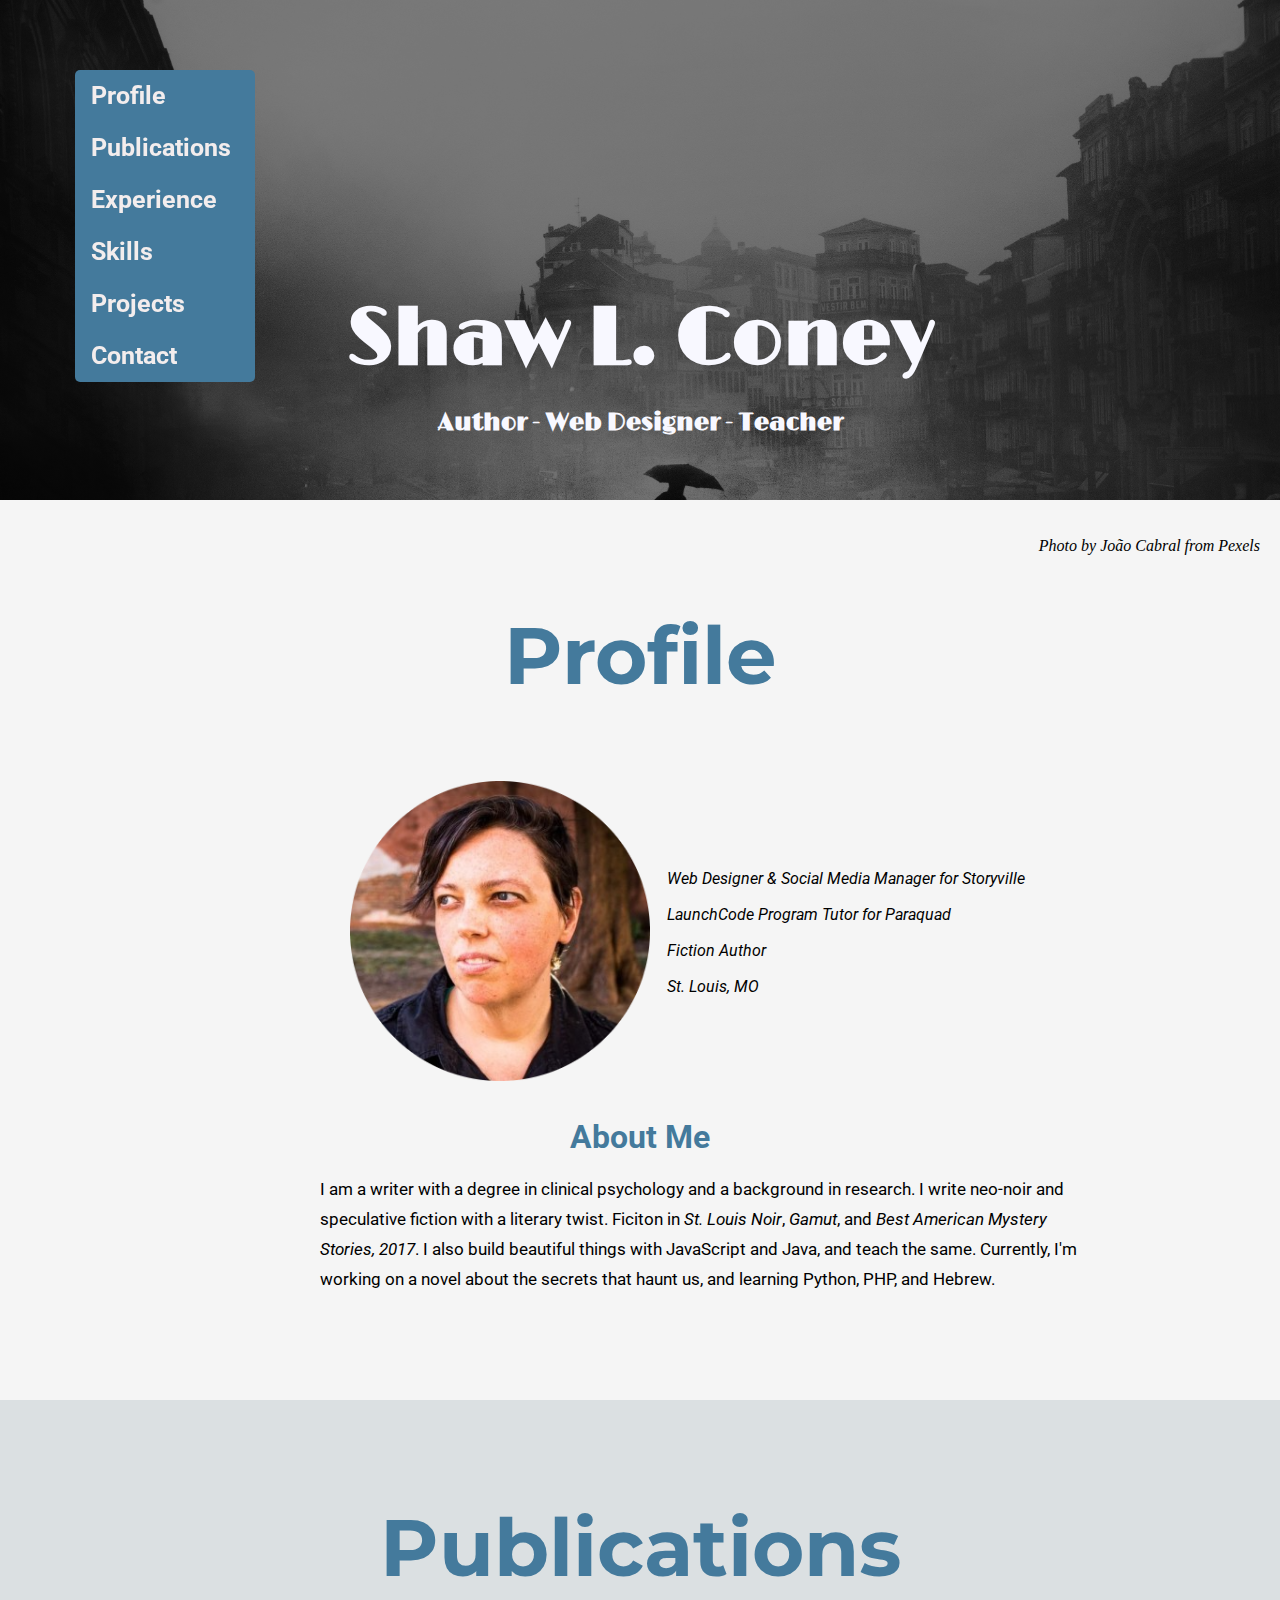
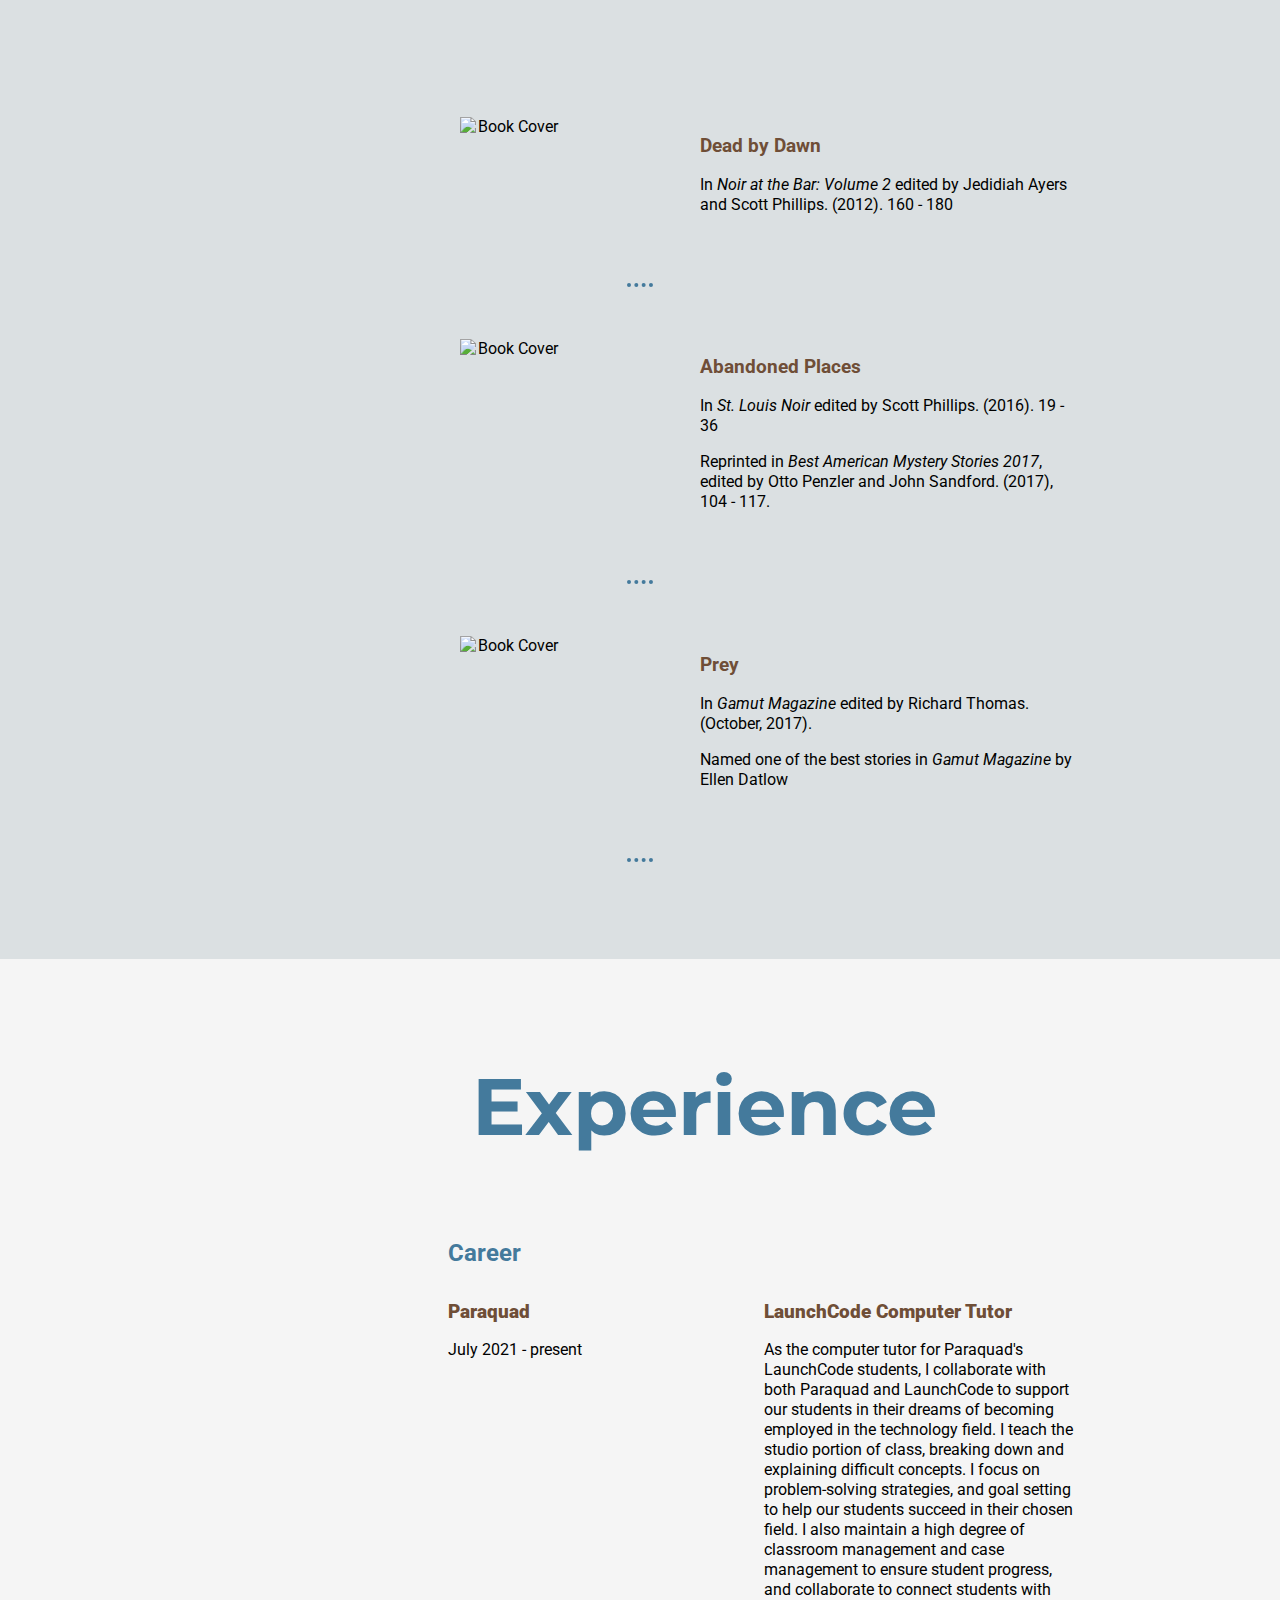
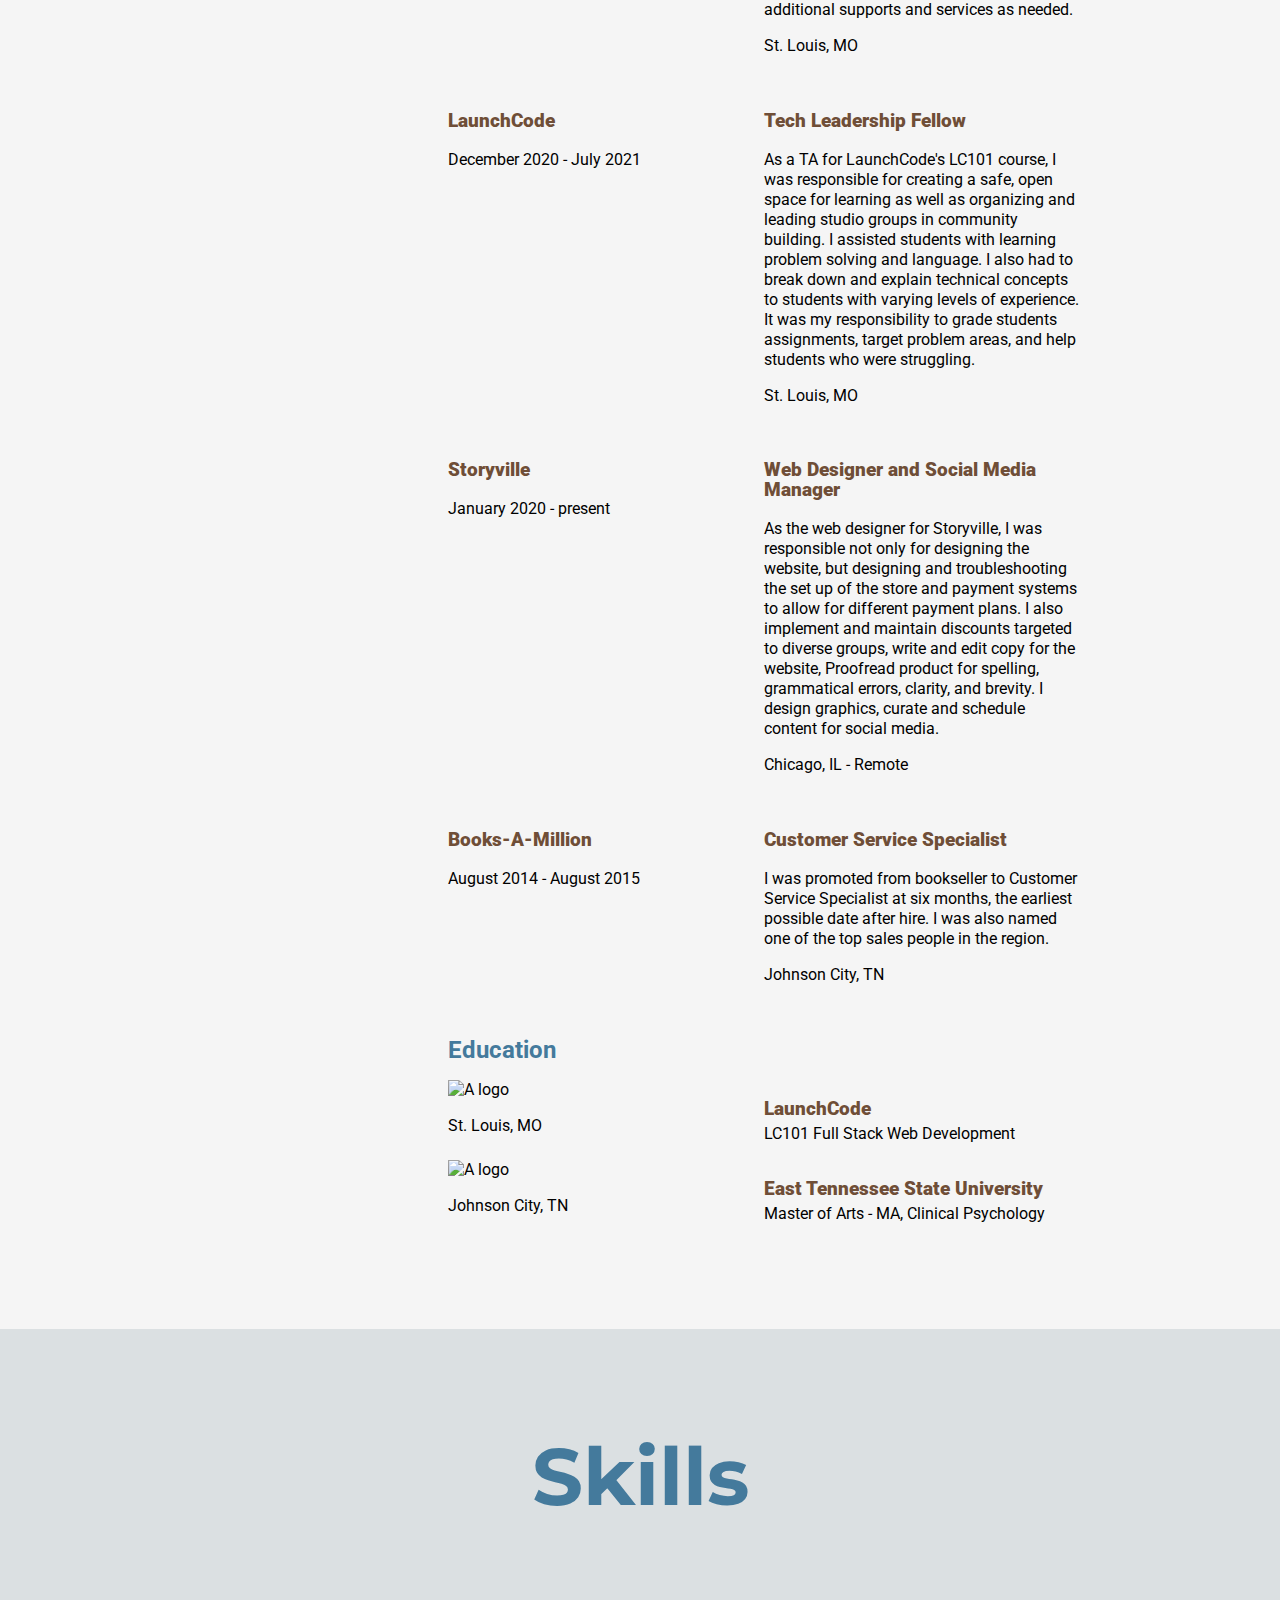
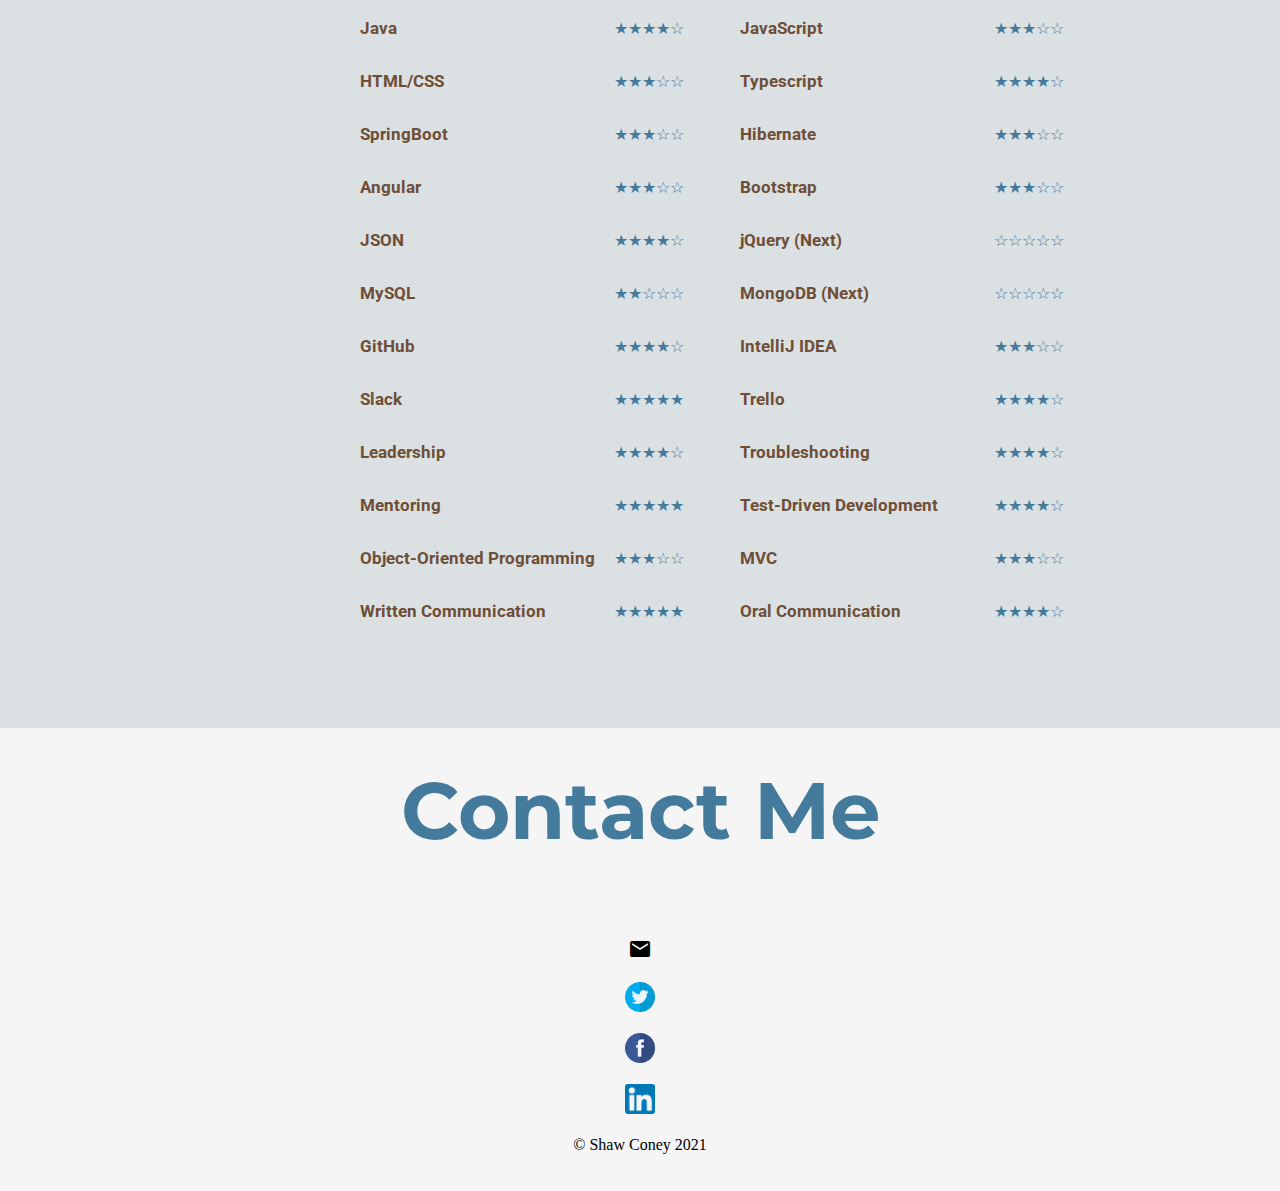
==== commit dae3692e: "Style changes made." ====
--- a/index.html
+++ b/index.html
@@ -25,6 +25,13 @@
     <link rel="preconnect" href="https://fonts.googleapis.com">
     <link rel="preconnect" href="https://fonts.gstatic.com" crossorigin>
     <link href="https://fonts.googleapis.com/css2?family=Roboto:wght@300&display=swap" rel="stylesheet">
+
+    <!-- Montserrat Font -->
+
+    <link rel="preconnect" href="https://fonts.googleapis.com">
+    <link rel="preconnect" href="https://fonts.gstatic.com" crossorigin>
+    <link href="https://fonts.googleapis.com/css2?family=Montserrat:wght@100;400;700;900&display=swap" rel="stylesheet">
+
 
     <!-- Font Awesome -->
 
--- a/styles.css
+++ b/styles.css
@@ -34,7 +34,7 @@
 }
 
 .name {
-  font-size: 3.5rem;
+  font-size: 5rem;
   line-height: .5;
 }
 
@@ -55,6 +55,7 @@
   /* Disable horizontal scroll */
   /* padding-top: 20px; */
   margin-left: 75px;
+  /* margin-left: 1000px; */
   margin-top: 50px;
   /* padding-bottom: 20px; */
   border-radius: 5px;
@@ -112,6 +113,7 @@
 body {
   line-height: 20px;
   margin: auto;
+  max-width: 1450px;
 }
 
 body,
@@ -228,11 +230,11 @@
 }
 
 .sectionHeader {
-  font-family: 'Roboto', sans-serif;
+  font-family: 'Montserrat', sans-serif;
   text-align: center;
   color: hsl(203, 39%, 44%);
   /* font-size: 1.6875rem; */
-  font-size: 1.8rem;
+  font-size: 2.5rem;
   padding-top: 20px;
   padding-bottom: 7%;
 
